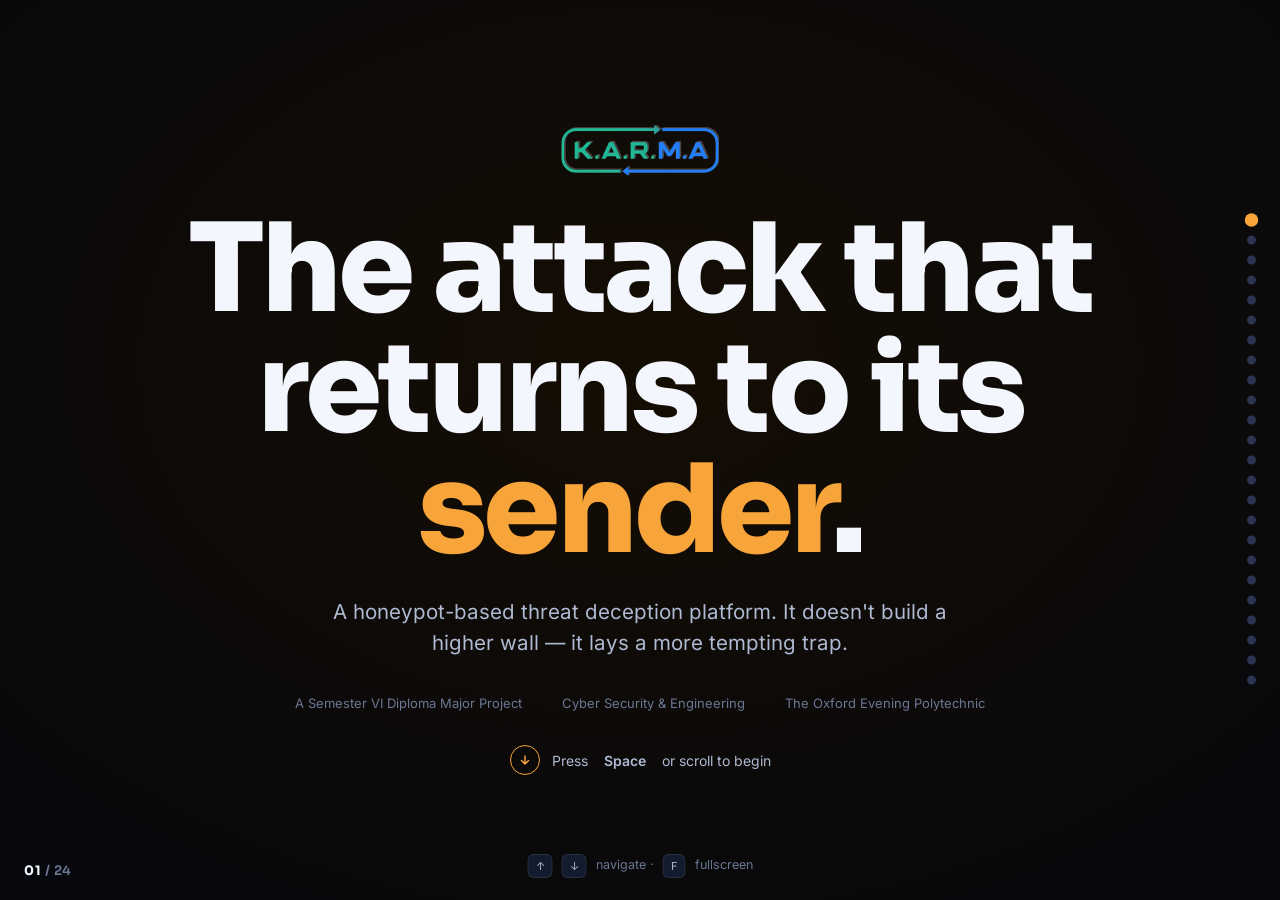
==== presentation/index.html @ b93648a3 "v1.3" ====
<!doctype html>
<html lang="en">
<head>
<meta charset="utf-8">
<meta name="viewport" content="width=device-width,initial-scale=1">
<title>KARMA — Threat Deception Platform</title>
<link rel="icon" href="assets/logo_icon.ico">
<link rel="stylesheet" href="styles.css">
</head>
<body>
<canvas id="bg"></canvas>
<div class="progress" id="progress"></div>

<main class="deck" id="deck">

  <!-- 1 · COVER -->
  <section class="slide slide--reveal center" data-accent="amber">
    <div class="wrap">
      <div class="cover-mark r"><img src="assets/logo_main.png" alt="KARMA"></div>
      <h1 class="h-hero r">The attack that<br>returns to its <span class="amber">sender</span>.</h1>
      <p class="lead cover-sub r">A honeypot-based threat deception platform. It doesn't build a higher wall — it lays a more tempting trap.</p>
      <div class="cover-meta r small">
        <span>A Semester VI Diploma Major Project</span>
        <span>Cyber Security &amp; Engineering</span>
        <span>The Oxford Evening Polytechnic</span>
      </div>
      <div class="cue r"><span class="arr"><svg viewBox="0 0 24 24" fill="none" stroke="#f7a53b" stroke-width="2.5" stroke-linecap="round"><path d="M12 5v14M6 13l6 6 6-6"/></svg></span> Press <b>&nbsp;Space&nbsp;</b> or scroll to begin</div>
    </div>
  </section>

  <!-- 2 · PROBLEM INTRO -->
  <section class="slide slide--crisis" data-accent="red">
    <div class="wrap">
      <p class="kicker kicker--red r">The problem</p>
      <h2 class="h-xl r">Every wall we build,<br>someone already walked <span class="red">past</span>.</h2>
      <p class="lead r" style="margin-top:28px">In 2025 and 2026, some of the largest and best-defended organisations on earth were breached — not through the front gate, but through a stolen password, a trusted supplier, or a weakness nobody was watching.</p>
    </div>
  </section>

  <!-- 3 · BREACH WALL -->
  <section class="slide slide--dark" data-accent="red">
    <div class="wrap">
      <p class="kicker kicker--red r">Recent breaches · the headlines</p>
      <h2 class="h-lg r">This happened. To real companies. Recently.</h2>
      <div class="breach-grid">
        <div class="breach r"><div><div class="num">1,000,000,000+</div><div class="who">Salesforce customers</div><div class="what">Over a billion records stolen through two trusted vendors; Google, Cloudflare, Verizon &amp; others named.</div></div><div class="src">Scattered Lapsus$ Hunters · Oct 2025 · TechCrunch</div></div>
        <div class="breach r"><div><div class="num">33M</div><div class="who">Coupang</div><div class="what">Korea's largest retailer — ~33 million customers' data stolen over months before it was even detected.</div></div><div class="src">Detected Nov 2025 · TechCrunch</div></div>
        <div class="breach r"><div><div class="num">30M+</div><div class="who">Instructure · Canvas</div><div class="what">Student &amp; staff data stolen, login page defaced during finals.</div></div><div class="src">ShinyHunters · May 2026</div></div>
        <div class="breach r"><div><div class="num">£1.5B</div><div class="who">Jaguar Land Rover</div><div class="what">A breach halted car production for months — called the most economically damaging cyberattack in UK history.</div></div><div class="src">Sep 2025 · TechCrunch</div></div>
        <div class="breach r"><div><div class="num">6.5M</div><div class="who">Co-op · M&amp;S · Harrods</div><div class="what">UK retail hit in sequence; empty grocery shelves as core systems were knocked offline.</div></div><div class="src">Spring–Summer 2025</div></div>
        <div class="breach r"><div><div class="num">15M</div><div class="who">DentaQuest</div><div class="what">Health data of 15 million people stolen — the largest known healthcare breach of 2026.</div></div><div class="src">2026 · TechCrunch</div></div>
      </div>
    </div>
  </section>

  <!-- 4 · INDIA -->
  <section class="slide slide--dark" data-accent="amber">
    <div class="wrap">
      <p class="kicker r">It is not somewhere else · India, now</p>
      <h2 class="h-lg r">The same week, the same country, the same risk.</h2>
      <div class="facts">
        <div class="fact fact--red r"><div class="n">31M</div><div class="l">Star Health policyholders exposed — names, addresses, medical reports &amp; claims leaked. <span class="small">Oct 2024</span></div></div>
        <div class="fact fact--amber r"><div class="n">1.4 TB</div><div class="l">Data a ransomware group claimed from Tata Technologies after an attack on its IT systems. <span class="small">Feb 2025</span></div></div>
        <div class="fact fact--blue r"><div class="n">~30 lakh</div><div class="l">Cyber incidents handled by CERT-In across India in 2025 alone. <span class="small">VisionIAS, Jan 2026</span></div></div>
      </div>
    </div>
  </section>

  <!-- 5 · THE NUMBER -->
  <section class="slide slide--crisis center" data-accent="amber">
    <div class="wrap">
      <p class="kicker r">The number that should scare everyone</p>
      <div class="stat-hero r" data-count="241" data-suffix="">0</div>
      <div class="stat-sub r">days, on average, to even <span class="amber">identify and contain</span> a breach — the intruder is inside for most of a year.</div>
      <p class="small r" style="margin-top:26px">IBM Cost of a Data Breach Report 2025 · global average cost $4.44M · U.S. average $10.22M</p>
    </div>
  </section>

  <!-- 6 · WALLS FAIL -->
  <section class="slide slide--dark" data-accent="red">
    <div class="wrap">
      <p class="kicker kicker--red r">Why a firewall and antivirus are not enough</p>
      <h2 class="h-lg r">A wall stops what it knows.<br>It never sees who is already <span class="red">inside</span>.</h2>
      <div class="facts">
        <div class="fact fact--red r"><div class="n">22%</div><div class="l">of breaches start with stolen credentials — a valid login the firewall happily waves through.</div></div>
        <div class="fact fact--red r"><div class="n">44%</div><div class="l">of breaches now involve ransomware; the damage is done before anyone notices.</div></div>
        <div class="fact fact--red r"><div class="n">30%</div><div class="l">involve a third party — the attack arrives through someone you already trust.</div></div>
      </div>
      <p class="small r" style="margin-top:34px">Verizon 2025 Data Breach Investigations Report · 12,195 breaches analysed</p>
    </div>
  </section>

  <!-- 7 · WHY HONEYPOTS -->
  <section class="slide slide--amber" data-accent="amber">
    <div class="wrap">
      <p class="kicker r">The shift</p>
      <h2 class="h-xl r">Stop building higher walls.<br>Start laying <span class="amber">better traps</span>.</h2>
      <p class="lead r" style="margin-top:30px">A firewall is passive — it waits to be attacked. A <strong>honeypot</strong> is active: a decoy that looks more valuable than the real thing, so attackers reach for it first. The moment they touch it, you know. There is no false alarm — <strong>nobody has a reason to touch a decoy except an intruder.</strong></p>
    </div>
  </section>

  <!-- 8 · HOW HONEYPOTS WORK -->
  <section class="slide slide--dark" data-accent="amber">
    <div class="wrap">
      <p class="kicker r">How a honeypot works</p>
      <h2 class="h-md r">The attacker aims at the real server. The decoy pulls the attack into itself.</h2>
      <div class="how-stage r" id="howStage"></div>
      <div class="how-steps">
        <p class="r"><b>1 · Lure</b>Decoys that look like real servers, files and logins sit in the network, deliberately more tempting than production.</p>
        <p class="r"><b>2 · Trap</b>The first thing an attacker touches is the decoy. Every keystroke is logged; the real systems are never reached.</p>
        <p class="r"><b>3 · Contain</b>The attacker is profiled, scored against MITRE ATT&amp;CK, and quarantined — while you get alerted.</p>
      </div>
    </div>
  </section>

  <!-- 9 · REVEAL -->
  <section class="slide slide--reveal center" data-accent="amber">
    <div class="wrap">
      <p class="kicker r">Before it is too late</p>
      <h1 class="h-hero r">KARMA</h1>
      <p class="lead r center" style="margin-top:24px;text-align:center">A single-host honeypot &amp; threat-deception platform that turns your own network into the trap.</p>
    </div>
  </section>

  <!-- 10 · WHAT IS KARMA -->
  <section class="slide slide--panel" data-accent="amber">
    <div class="wrap">
      <p class="kicker r">What the name means</p>
      <h2 class="h-xl r"><span class="amber">K</span>anaka · <span class="amber">A</span>bhijeet · <span class="amber">R</span>aghunandan<br><span class="amber">M</span>onitoring &amp; <span class="amber">A</span>ctive Cyber Deception</h2>
      <p class="lead r" style="margin-top:28px">In security, <strong>karma</strong> means an adversary's own attack probes return straight back to trap, profile and isolate them — automatically.</p>
    </div>
  </section>

  <!-- 11 · FEATURE: LIVE ATTACK MAP (video) -->
  <section class="slide slide--dark" data-accent="red">
    <div class="wrap">
      <p class="kicker kicker--red r">The headline feature · live, on screen</p>
      <h2 class="h-lg r">Watch the attack get <span class="amber">pulled off course</span>.</h2>
      <div class="frame r" style="margin-top:34px">
        <div class="bar"><i></i><i></i><i></i><span>karma-honeypot.com / live-attack-map</span></div>
        <video id="mapVideo" src="assets/video/attack-map.mp4" muted loop playsinline preload="auto"></video>
      </div>
      <p class="small r" style="margin-top:16px">Real recording. Each attack starts aimed at the production server, then the honeypot's pull bends it into the trap. The production server is never touched.</p>
    </div>
  </section>

  <!-- 12 · FEATURE: DASHBOARD -->
  <section class="slide slide--panel" data-accent="blue">
    <div class="wrap">
      <div class="split">
        <div class="copy">
          <p class="kicker kicker--blue r">The command centre</p>
          <h2 class="h-md r">One dashboard. Every attack, as it lands.</h2>
          <div class="feat-list">
            <div class="row r"><span class="dot"></span><div><h4>Live event counters</h4><p>Threat, audit and endpoint events update the moment a probe hits a decoy.</p></div></div>
            <div class="row r"><span class="dot"></span><div><h4>Real-time trend &amp; breakdown charts</h4><p>Event volume per second, severity doughnut, and action-outcome bars — all live.</p></div></div>
            <div class="row r"><span class="dot"></span><div><h4>Contain vs Observe</h4><p>Flip one control between auto-blocking attackers and quietly watching them explore.</p></div></div>
          </div>
        </div>
        <div class="media r"><div class="frame"><div class="bar"><i></i><i></i><i></i><span>Dashboard · Summary</span></div><img src="assets/shots/summary.png" alt="KARMA dashboard summary"></div></div>
      </div>
    </div>
  </section>

  <!-- 13 · FEATURE: MITRE -->
  <section class="slide slide--dark" data-accent="amber">
    <div class="wrap">
      <div class="split split--rev">
        <div class="media r"><div class="frame"><div class="bar"><i></i><i></i><i></i><span>MITRE ATT&amp;CK</span></div><img src="assets/shots/mitre.png" alt="MITRE ATT&CK heatmap"></div></div>
        <div class="copy">
          <p class="kicker r">Spoken in the language of real defenders</p>
          <h2 class="h-md r">Every attack, mapped to MITRE ATT&amp;CK.</h2>
          <div class="feat-list">
            <div class="row r"><span class="dot"></span><div><h4>Automatic classification</h4><p>SSH brute-force → T1110, SQL injection → T1190, honeytoken use → T1078, and more.</p></div></div>
            <div class="row r"><span class="dot"></span><div><h4>A live heatmap</h4><p>Techniques light up as they're seen, with a running hit count per technique.</p></div></div>
            <div class="row r"><span class="dot"></span><div><h4>The global standard</h4><p>The same framework professional SOC teams use — not invented terminology.</p></div></div>
          </div>
        </div>
      </div>
    </div>
  </section>

  <!-- 14 · FEATURE: HONEYTOKENS -->
  <section class="slide slide--panel" data-accent="amber">
    <div class="wrap">
      <div class="split">
        <div class="copy">
          <p class="kicker r">Bait that bites back</p>
          <h2 class="h-md r">Fake keys &amp; credentials that betray the thief.</h2>
          <div class="feat-list">
            <div class="row r"><span class="dot"></span><div><h4>Planted secrets</h4><p>A decoy AWS key, a fake admin URL, staging credentials — left where an attacker will find them.</p></div></div>
            <div class="row r"><span class="dot"></span><div><h4>Detected on use</h4><p>The instant a stolen token is used, KARMA knows it was taken from a decoy — a zero-false-positive alarm.</p></div></div>
            <div class="row r"><span class="dot"></span><div><h4>Your own tokens</h4><p>Generate and manage custom honeytokens from the vault at any time.</p></div></div>
          </div>
        </div>
        <div class="media r"><div class="frame"><div class="bar"><i></i><i></i><i></i><span>Honeytoken Vault</span></div><img src="assets/shots/honeytokens.png" alt="Honeytoken vault"></div></div>
      </div>
    </div>
  </section>

  <!-- 15 · FEATURE: DECOYS -->
  <section class="slide slide--dark" data-accent="green">
    <div class="wrap">
      <div class="split split--rev">
        <div class="media r"><div class="frame"><div class="bar"><i></i><i></i><i></i><span>Honeypot &amp; Decoy Control</span></div><img src="assets/shots/decoys.png" alt="Decoy control"></div></div>
        <div class="copy">
          <p class="kicker kicker--green r">The traps themselves</p>
          <h2 class="h-md r">Five decoy services. All fake. All convincing.</h2>
          <div class="feat-list">
            <div class="row r"><span class="dot"></span><div><h4>SSH, Web, FTP, Telnet, RDP</h4><p>Each pretends to be real; commands are never executed on the host.</p></div></div>
            <div class="row r"><span class="dot"></span><div><h4>Toggle any trap live</h4><p>Disabled decoys unbind at the OS level, so scanners correctly see them as closed.</p></div></div>
            <div class="row r"><span class="dot"></span><div><h4>A fake file server</h4><p>Attackers can browse and download decoy company files over SSH &amp; FTP — every download is logged.</p></div></div>
          </div>
        </div>
      </div>
    </div>
  </section>

  <!-- 16 · FEATURE: AI COPILOT -->
  <section class="slide slide--panel" data-accent="blue">
    <div class="wrap">
      <div class="split">
        <div class="copy">
          <p class="kicker kicker--blue r">An analyst that never sleeps</p>
          <h2 class="h-md r">AI SOC copilot, grounded in your live telemetry.</h2>
          <div class="feat-list">
            <div class="row r"><span class="dot"></span><div><h4>Full context</h4><p>The copilot always has every logged attack, attacker and honeytoken hit in view.</p></div></div>
            <div class="row r"><span class="dot"></span><div><h4>Works offline too</h4><p>With no API key, an offline analyst still answers from live data — no internet required.</p></div></div>
            <div class="row r"><span class="dot"></span><div><h4>Forensic reports</h4><p>One click produces a rule-based incident report for any attacker IP.</p></div></div>
          </div>
        </div>
        <div class="media r"><div class="frame"><div class="bar"><i></i><i></i><i></i><span>AI SOC Copilot</span></div><img src="assets/shots/ai-copilot.png" alt="AI copilot"></div></div>
      </div>
    </div>
  </section>

  <!-- 17 · FEATURE: ALERTS + THREATS -->
  <section class="slide slide--dark" data-accent="amber">
    <div class="wrap">
      <div class="split split--rev">
        <div class="media r"><div class="frame"><div class="bar"><i></i><i></i><i></i><span>Phone &amp; E-mail Alerts</span></div><img src="assets/shots/alerts.png" alt="Alerts settings"></div></div>
        <div class="copy">
          <p class="kicker r">You find out first</p>
          <h2 class="h-md r">A real attack buzzes your phone.</h2>
          <div class="feat-list">
            <div class="row r"><span class="dot"></span><div><h4>Push &amp; e-mail</h4><p>Free phone push via ntfy and e-mail via Gmail — set up right inside the dashboard.</p></div></div>
            <div class="row r"><span class="dot"></span><div><h4>Smart, not spammy</h4><p>One alert when an attack starts; silence while it continues; a fresh alert only after it stops for an hour.</p></div></div>
            <div class="row r"><span class="dot"></span><div><h4>Adversary profiler</h4><p>Every attacker gets a forensic profile, risk score and one-click quarantine.</p></div></div>
          </div>
        </div>
      </div>
    </div>
  </section>

  <!-- 18 · FEATURE: TOOLKIT -->
  <section class="slide slide--panel" data-accent="green">
    <div class="wrap">
      <div class="split">
        <div class="copy">
          <p class="kicker kicker--green r">Bundled cyber toolkit</p>
          <h2 class="h-md r">A SOC desk, not just a honeypot.</h2>
          <div class="feat-list">
            <div class="row r"><span class="dot"></span><div><h4>AI phishing .EML analyzer</h4><p>Drop in a suspicious e-mail; KARMA scores it and flags the tells.</p></div></div>
            <div class="row r"><span class="dot"></span><div><h4>Password strength &amp; hasher</h4><p>Live strength meter plus SHA-256 / SHA-512 / MD5 hashing.</p></div></div>
            <div class="row r"><span class="dot"></span><div><h4>Document decoy lab</h4><p>Per-session tracked decoy documents that phone home when opened.</p></div></div>
          </div>
        </div>
        <div class="media r"><div class="frame"><div class="bar"><i></i><i></i><i></i><span>AI Phishing .EML Analyzer</span></div><img src="assets/shots/tool-phishing.png" alt="Phishing analyzer"></div></div>
      </div>
    </div>
  </section>

  <!-- 19 · ARCHITECTURE -->
  <section class="slide slide--dark" data-accent="blue">
    <div class="wrap">
      <p class="kicker kicker--blue r">Under the hood · how it fits together</p>
      <h2 class="h-md r">From a raw TCP probe to a push notification — one flow.</h2>
      <div class="how-stage r" id="archStage"></div>
    </div>
  </section>

  <!-- 20 · TECH: BACKEND -->
  <section class="slide slide--panel" data-accent="green">
    <div class="wrap">
      <p class="kicker kicker--green r">The technicalities · backend</p>
      <h2 class="h-md r">Python, built for real network traffic.</h2>
      <div class="tech-cols">
        <div class="tech-col r"><h3>API &amp; server</h3><div class="role">serve · route · stream</div>
          <ul><li><b>FastAPI</b> — authenticated dashboard &amp; REST API</li><li><b>Uvicorn</b> — ASGI server, loopback-only in dev</li><li><b>WebSockets</b> — live telemetry to the browser</li><li><b>Pydantic</b> — request validation at every boundary</li></ul></div>
        <div class="tech-col r"><h3>The honeypots</h3><div class="role">lure · trap · log</div>
          <ul><li><b>Paramiko</b> — a real SSH/SFTP server; commands never run on the host</li><li><b>Raw sockets</b> — FTP, Telnet &amp; RDP decoys with exclusive binds</li><li><b>Virtual shell</b> — a fake filesystem the attacker explores</li></ul></div>
        <div class="tech-col r"><h3>Data &amp; security</h3><div class="role">store · sign · defend</div>
          <ul><li><b>SQLite</b> — event store + CSV audit segments</li><li><b>cryptography · bcrypt · PyNaCl</b> — TLS certs, hashing, keys</li><li><b>pypdf</b> — per-session tracked decoy documents</li></ul></div>
      </div>
    </div>
  </section>

  <!-- 21 · TECH: FRONTEND + AI -->
  <section class="slide slide--dark" data-accent="amber">
    <div class="wrap">
      <p class="kicker r">The technicalities · frontend &amp; intelligence</p>
      <h2 class="h-md r">A production-grade console, no framework bloat.</h2>
      <div class="tech-cols">
        <div class="tech-col r"><h3>Interface</h3><div class="role">render · react · theme</div>
          <ul><li><b>Vanilla JS</b> — fast, dependency-light dashboard</li><li><b>Claymorphism UI</b> — custom design system, light &amp; dark</li><li><b>CSRF-guarded fetch</b> &amp; 8-hour sessions</li></ul></div>
        <div class="tech-col r"><h3>Visualisation</h3><div class="role">chart · map · animate</div>
          <ul><li><b>Chart.js</b> — live trend, doughnut &amp; bar charts</li><li><b>Leaflet</b> — attacker map on Esri satellite tiles</li><li><b>SVG + CSS</b> — the live attack-map animation</li></ul></div>
        <div class="tech-col r"><h3>Intelligence</h3><div class="role">score · classify · explain</div>
          <ul><li><b>DeepSeek</b> — the free-form AI SOC copilot</li><li><b>Offline analyst</b> — rule-based fallback, no internet</li><li><b>MITRE mapper</b> &amp; dynamic threat-scoring engine</li></ul></div>
      </div>
    </div>
  </section>

  <!-- 22 · BY THE NUMBERS -->
  <section class="slide slide--panel center" data-accent="amber">
    <div class="wrap">
      <p class="kicker r">KARMA, by the numbers</p>
      <div class="numbers">
        <div class="r"><div class="n" data-count="5">0</div><div class="l">decoy services — SSH, Web, FTP, Telnet, RDP</div></div>
        <div class="r"><div class="n" data-count="7">0</div><div class="l">MITRE ATT&amp;CK techniques auto-mapped</div></div>
        <div class="r"><div class="n" data-count="39">0</div><div class="l">automated regression tests, all passing</div></div>
        <div class="r"><div class="n" data-count="0" data-text="0">0</div><div class="l">attacks that ever reach the real server</div></div>
      </div>
    </div>
  </section>

  <!-- 23 · THANK YOU -->
  <section class="slide slide--reveal center" data-accent="amber">
    <div class="wrap">
      <div class="cover-mark r" style="justify-content:center"><img src="assets/logo_main.png" alt="KARMA"></div>
      <h1 class="h-xl r">Thank you.</h1>
      <div class="team-line r">
        <b>Abhijeet Kumar</b> · Core Architect &amp; Lead Developer<br>
        <b>Kanaka C</b> · Security Analyst &amp; Frontend<br>
        <b>Raghunandan T V</b> · Backend<br>
        <b>Sanjay Kashyap</b> · Team<br>
        <span class="small" style="display:block;margin-top:18px">Guided by Mr. Subhash J R · The Oxford Evening Polytechnic</span>
      </div>
    </div>
  </section>

  <!-- 24 · Q&A -->
  <section class="slide slide--crisis center" data-accent="amber">
    <div class="wrap">
      <h1 class="qna-big r">Q&amp;A</h1>
      <p class="lead r center" style="margin-top:20px;text-align:center">Ask us anything — the honeypot is still running.</p>
    </div>
  </section>

</main>

<nav class="dots" id="dots" aria-label="Slides"></nav>
<div class="counter" id="counter"><b>01</b> / 24</div>
<div class="hint" id="hint"><kbd>↑</kbd><kbd>↓</kbd> navigate · <kbd>F</kbd> fullscreen</div>

<script src="vendor/gsap.min.js"></script>
<script src="vendor/ScrollTrigger.min.js"></script>
<script src="vendor/three.min.js"></script>
<script src="app.js"></script>
</body>
</html>
---- presentation/styles.css ----
/* ============================================================
   KARMA — exam presentation deck
   Dark field · amber honeypot accent · Sora display / Inter text
   ============================================================ */
@font-face{font-family:Sora;src:url(vendor/fonts/sora-latin-400-normal.woff2) format('woff2');font-weight:400;font-display:swap}
@font-face{font-family:Sora;src:url(vendor/fonts/sora-latin-600-normal.woff2) format('woff2');font-weight:600;font-display:swap}
@font-face{font-family:Sora;src:url(vendor/fonts/sora-latin-700-normal.woff2) format('woff2');font-weight:700;font-display:swap}
@font-face{font-family:Sora;src:url(vendor/fonts/sora-latin-800-normal.woff2) format('woff2');font-weight:800;font-display:swap}
@font-face{font-family:Inter;src:url(vendor/fonts/inter-latin-400-normal.woff2) format('woff2');font-weight:400;font-display:swap}
@font-face{font-family:Inter;src:url(vendor/fonts/inter-latin-500-normal.woff2) format('woff2');font-weight:500;font-display:swap}
@font-face{font-family:Inter;src:url(vendor/fonts/inter-latin-600-normal.woff2) format('woff2');font-weight:600;font-display:swap}

:root{
  --ground:#05070e; --ground-2:#0a0e1a; --panel:#0e1424; --panel-2:#131b2e;
  --ink:#f3f6fd; --ink-2:#aeb9d2; --ink-3:#6b7794;
  --amber:#f7a53b; --amber-soft:#fbbf24; --red:#f4524b; --green:#2fd27a; --blue:#4ea2ff;
  --edge:rgba(255,255,255,.09);
  --display:Sora,system-ui,-apple-system,"Segoe UI",sans-serif;
  --text:Inter,system-ui,-apple-system,"Segoe UI",sans-serif;
  --gut:clamp(22px,5vw,96px);
  --maxw:1280px;
}
*{box-sizing:border-box;margin:0}
html{scroll-behavior:smooth}
body{
  font-family:var(--text);color:var(--ink);background:var(--ground);
  -webkit-font-smoothing:antialiased;overflow-x:hidden;line-height:1.5;
}
img{max-width:100%;display:block}
h1,h2,h3{font-family:var(--display);font-weight:800;line-height:.98;letter-spacing:-.03em}
::selection{background:var(--amber);color:#1a1205}

/* three.js field behind everything */
#bg{position:fixed;inset:0;z-index:0;pointer-events:none}

/* scroll-snap deck */
.deck{position:relative;z-index:1;scroll-snap-type:y mandatory;height:100vh;overflow-y:scroll;scrollbar-width:none}
.deck::-webkit-scrollbar{display:none}
.slide{
  min-height:100vh;scroll-snap-align:start;scroll-snap-stop:always;
  position:relative;display:flex;flex-direction:column;justify-content:center;
  padding:clamp(60px,9vh,120px) var(--gut);overflow:hidden;
}
.wrap{width:100%;max-width:var(--maxw);margin:0 auto}

/* field colours per chapter */
.slide--dark{background:var(--ground)}
.slide--panel{background:var(--ground-2)}
.slide--crisis{background:#0b0607}
.slide--amber{background:#0c0a06}
.slide--reveal{background:radial-gradient(120% 120% at 50% 40%,#140d03 0%,#05070e 70%)}

/* type scale */
.kicker{font-family:var(--text);font-weight:600;font-size:clamp(13px,1.1vw,16px);color:var(--amber);margin-bottom:22px}
.kicker--red{color:var(--red)} .kicker--green{color:var(--green)} .kicker--blue{color:var(--blue)}
.h-hero{font-size:clamp(50px,9.6vw,150px)}
.h-xl{font-size:clamp(40px,7.6vw,104px)}
.h-lg{font-size:clamp(32px,5vw,68px)}
.h-md{font-size:clamp(26px,3.4vw,46px);letter-spacing:-.02em}
.lead{font-size:clamp(18px,1.9vw,27px);color:var(--ink-2);max-width:62ch;line-height:1.5;font-weight:400}
.lead strong{color:var(--ink);font-weight:600}
.small{font-size:clamp(13px,1vw,15.5px);color:var(--ink-3)}
.amber{color:var(--amber)} .red{color:var(--red)} .green{color:var(--green)} .blue{color:var(--blue)}

/* reveal animation base (JS adds .in) */
.r{opacity:0;transform:translateY(30px);transition:opacity .7s cubic-bezier(.2,.7,.2,1),transform .7s cubic-bezier(.2,.7,.2,1)}
.slide.active .r.in{opacity:1;transform:none}

/* cover */
.cover-mark{display:flex;align-items:center;gap:16px;margin-bottom:34px}
.cover-mark img{height:clamp(40px,4vw,58px);width:auto}
.cover-sub{margin-top:26px;max-width:52ch;font-size:clamp(17px,1.6vw,23px)}
.cover-meta{margin-top:clamp(28px,4vh,50px);display:flex;flex-wrap:wrap;gap:12px 40px;align-items:baseline}
.cover-meta b{font-family:var(--display);font-weight:600;color:var(--ink)}
.outline{font-family:var(--display);-webkit-text-stroke:1.4px var(--ink-3);color:transparent}

/* breach grid */
.breach-grid{display:grid;grid-template-columns:repeat(12,1fr);gap:16px;margin-top:clamp(28px,4vh,52px)}
.breach{background:var(--panel);border-radius:18px;padding:26px 26px 22px;display:flex;flex-direction:column;justify-content:space-between;min-height:168px;grid-column:span 4}
.breach:nth-child(1){grid-column:span 5} .breach:nth-child(2){grid-column:span 4} .breach:nth-child(3){grid-column:span 3}
.breach:nth-child(4){grid-column:span 4} .breach:nth-child(5){grid-column:span 4} .breach:nth-child(6){grid-column:span 4}
.breach .num{font-family:var(--display);font-weight:800;font-size:clamp(30px,3.4vw,52px);color:var(--amber);line-height:1}
.breach .who{font-family:var(--display);font-weight:700;font-size:clamp(17px,1.5vw,22px);margin:4px 0 7px}
.breach .what{color:var(--ink-2);font-size:14.5px;line-height:1.45}
.breach .src{color:var(--ink-3);font-size:12px;margin-top:12px}

/* huge single statistic */
.stat-hero{font-family:var(--display);font-weight:800;font-size:clamp(120px,26vw,420px);line-height:.82;letter-spacing:-.04em;color:var(--amber)}
.stat-sub{font-size:clamp(20px,2.4vw,34px);color:var(--ink);max-width:40ch;margin-top:18px;font-family:var(--display);font-weight:600;letter-spacing:-.02em;line-height:1.1}

/* three-up facts */
.facts{display:grid;grid-template-columns:repeat(3,1fr);gap:clamp(20px,3vw,56px);margin-top:clamp(30px,5vh,64px)}
.fact .n{font-family:var(--display);font-weight:800;font-size:clamp(44px,5.4vw,84px);line-height:.9;color:var(--ink)}
.fact .l{color:var(--ink-2);margin-top:14px;font-size:clamp(14px,1.1vw,17px);max-width:26ch}
.fact--red .n{color:var(--red)} .fact--amber .n{color:var(--amber)} .fact--blue .n{color:var(--blue)}

/* two column split */
.split{display:grid;grid-template-columns:1.05fr .95fr;gap:clamp(30px,5vw,80px);align-items:center}
.split--rev{grid-template-columns:.95fr 1.05fr}
.split .media{position:relative}

/* device frame for screenshots */
.frame{border-radius:16px;overflow:hidden;background:#0a0e18;box-shadow:0 40px 90px -40px rgba(0,0,0,.9);border:1px solid var(--edge)}
.frame .bar{display:flex;align-items:center;gap:7px;padding:11px 15px;background:#0b1120;border-bottom:1px solid var(--edge)}
.frame .bar i{width:11px;height:11px;border-radius:50%;background:#2b3652}
.frame .bar i:first-child{background:#f4524b} .frame .bar i:nth-child(2){background:#f7a53b} .frame .bar i:nth-child(3){background:#2fd27a}
.frame .bar span{margin-left:10px;color:var(--ink-3);font-size:12px}
.frame img,.frame video{width:100%;display:block}

/* feature meta list */
.feat-list{margin-top:26px;display:flex;flex-direction:column;gap:18px}
.feat-list .row{display:flex;gap:16px;align-items:flex-start}
.feat-list .dot{flex:none;width:11px;height:11px;border-radius:3px;background:var(--amber);margin-top:7px}
.feat-list h4{font-family:var(--display);font-weight:600;font-size:clamp(17px,1.4vw,20px);margin-bottom:3px}
.feat-list p{color:var(--ink-2);font-size:14.5px;line-height:1.45;max-width:46ch}

/* tech columns */
.tech-cols{display:grid;grid-template-columns:repeat(3,1fr);gap:clamp(18px,2.2vw,30px);margin-top:clamp(30px,4vh,52px)}
.tech-col{background:var(--panel);border-radius:18px;padding:30px 28px}
.tech-col h3{font-size:clamp(20px,1.8vw,26px);margin-bottom:6px}
.tech-col .role{color:var(--amber);font-size:13px;font-weight:600;margin-bottom:18px;font-family:var(--text)}
.tech-col ul{list-style:none;padding:0;display:flex;flex-direction:column;gap:12px}
.tech-col li{font-size:14.5px;color:var(--ink-2);line-height:1.4}
.tech-col li b{color:var(--ink);font-weight:600;font-family:var(--display)}

/* how-honeypot svg stage */
.how-stage{margin-top:clamp(24px,4vh,44px);width:100%}
.how-stage svg{width:100%;height:auto}
.how-steps{display:grid;grid-template-columns:repeat(3,1fr);gap:26px;margin-top:30px}
.how-steps p{color:var(--ink-2);font-size:15px;line-height:1.5}
.how-steps b{display:block;color:var(--ink);font-family:var(--display);font-weight:600;font-size:17px;margin-bottom:4px}

/* numbers strip */
.numbers{display:grid;grid-template-columns:repeat(4,1fr);gap:clamp(18px,2.4vw,40px);margin-top:clamp(30px,5vh,60px)}
.numbers .n{font-family:var(--display);font-weight:800;font-size:clamp(40px,5vw,78px);color:var(--amber);line-height:.9}
.numbers .l{color:var(--ink-2);margin-top:12px;font-size:15px}

/* thank you / qna */
.center{align-items:center;text-align:center}
.center .wrap{display:flex;flex-direction:column;align-items:center}
.team-line{margin-top:40px;color:var(--ink-2);font-size:clamp(15px,1.3vw,19px);line-height:1.9}
.team-line b{color:var(--ink);font-family:var(--display);font-weight:600}
.qna-big{font-family:var(--display);font-weight:800;font-size:clamp(90px,19vw,300px);line-height:.85;letter-spacing:-.04em}

/* chrome: progress + dots + hint */
.progress{position:fixed;top:0;left:0;height:3px;background:var(--amber);width:0;z-index:40;transition:width .3s ease}
.dots{position:fixed;right:24px;top:50%;transform:translateY(-50%);z-index:40;display:flex;flex-direction:column;gap:11px}
.dots button{width:9px;height:9px;border-radius:50%;border:0;background:#2a3451;cursor:pointer;padding:0;transition:transform .25s,background .25s}
.dots button.on{background:var(--amber);transform:scale(1.5)}
.hint{position:fixed;left:50%;bottom:22px;transform:translateX(-50%);z-index:40;color:var(--ink-3);font-size:12.5px;display:flex;gap:9px;align-items:center;transition:opacity .5s}
.hint kbd{font-family:var(--text);font-size:11px;background:var(--panel-2);border:1px solid var(--edge);border-radius:6px;padding:3px 7px;color:var(--ink-2)}
.counter{position:fixed;left:24px;bottom:20px;z-index:40;font-family:var(--display);font-weight:600;color:var(--ink-3);font-size:13px;letter-spacing:.04em}
.counter b{color:var(--ink)}

/* scroll cue on cover */
.cue{margin-top:clamp(24px,3.5vh,44px);display:inline-flex;align-items:center;gap:12px;color:var(--ink-2);font-size:14px}
.cue .arr{width:30px;height:30px;border-radius:50%;border:1.5px solid var(--amber);display:grid;place-items:center;animation:bob 1.8s ease-in-out infinite}
.cue .arr svg{width:14px;height:14px}
@keyframes bob{50%{transform:translateY(5px)}}

@media (max-width:900px){
  .breach-grid,.facts,.tech-cols,.numbers,.how-steps{grid-template-columns:1fr !important}
  .breach,.breach:nth-child(n){grid-column:auto !important}
  .split,.split--rev{grid-template-columns:1fr}
  .dots{display:none}
}
@media (prefers-reduced-motion:reduce){
  .r{transition:none;opacity:1;transform:none}
  .cue .arr{animation:none}
  html{scroll-behavior:auto}
}
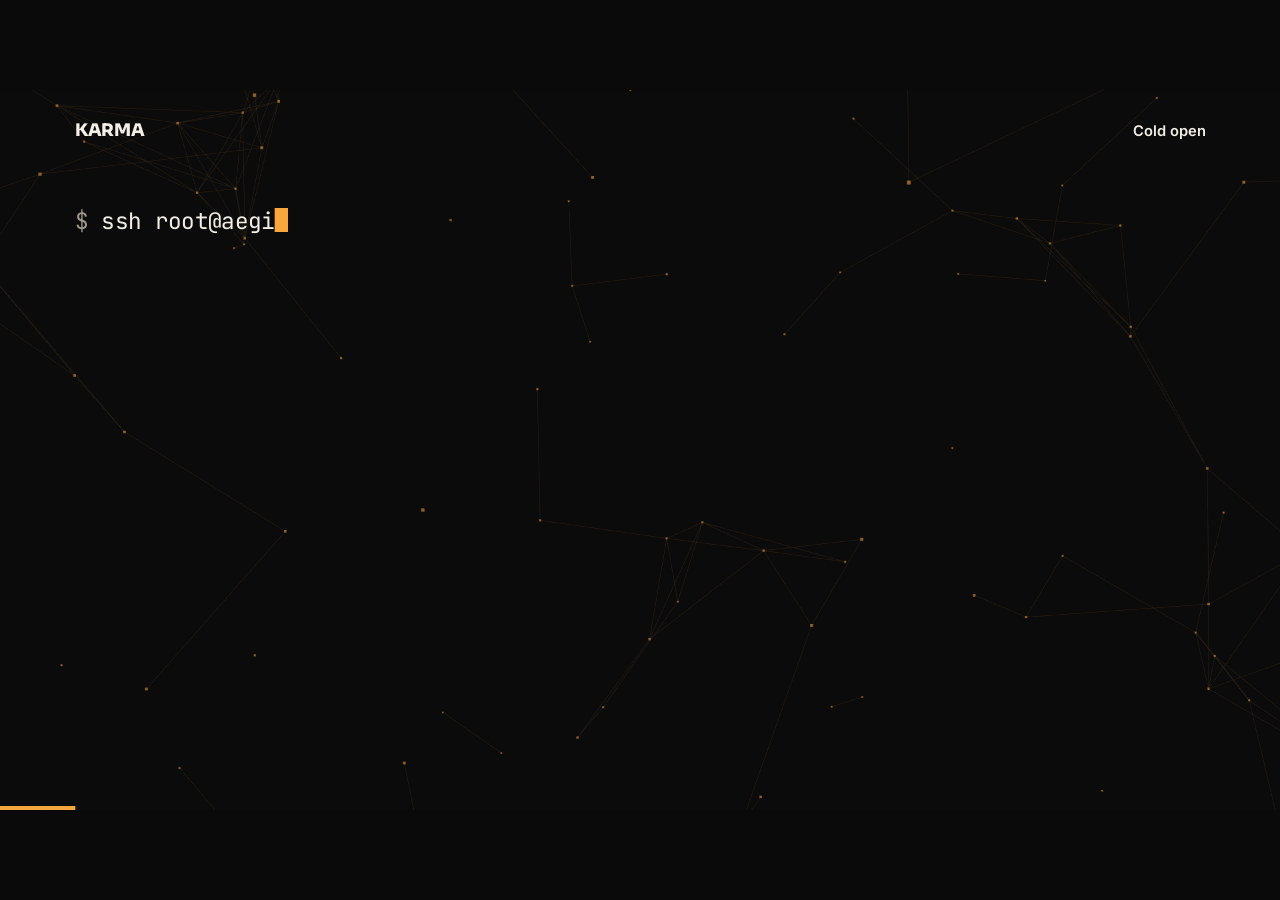
==== commit 71434487: "Update presentation" ====
--- a/presentation/index.html
+++ b/presentation/index.html
@@ -3,358 +3,332 @@
 <head>
 <meta charset="utf-8">
 <meta name="viewport" content="width=device-width,initial-scale=1">
-<title>KARMA — Threat Deception Platform</title>
+<title>KARMA — The attack returns</title>
 <link rel="icon" href="assets/logo_icon.ico">
 <link rel="stylesheet" href="styles.css">
 </head>
 <body>
-<canvas id="bg"></canvas>
-<div class="progress" id="progress"></div>
-
-<main class="deck" id="deck">
-
-  <!-- 1 · COVER -->
-  <section class="slide slide--reveal center" data-accent="amber">
-    <div class="wrap">
-      <div class="cover-mark r"><img src="assets/logo_main.png" alt="KARMA"></div>
-      <h1 class="h-hero r">The attack that<br>returns to its <span class="amber">sender</span>.</h1>
-      <p class="lead cover-sub r">A honeypot-based threat deception platform. It doesn't build a higher wall — it lays a more tempting trap.</p>
-      <div class="cover-meta r small">
-        <span>A Semester VI Diploma Major Project</span>
-        <span>Cyber Security &amp; Engineering</span>
-        <span>The Oxford Evening Polytechnic</span>
-      </div>
-      <div class="cue r"><span class="arr"><svg viewBox="0 0 24 24" fill="none" stroke="#f7a53b" stroke-width="2.5" stroke-linecap="round"><path d="M12 5v14M6 13l6 6 6-6"/></svg></span> Press <b>&nbsp;Space&nbsp;</b> or scroll to begin</div>
-    </div>
-  </section>
-
-  <!-- 2 · PROBLEM INTRO -->
-  <section class="slide slide--crisis" data-accent="red">
-    <div class="wrap">
-      <p class="kicker kicker--red r">The problem</p>
-      <h2 class="h-xl r">Every wall we build,<br>someone already walked <span class="red">past</span>.</h2>
-      <p class="lead r" style="margin-top:28px">In 2025 and 2026, some of the largest and best-defended organisations on earth were breached — not through the front gate, but through a stolen password, a trusted supplier, or a weakness nobody was watching.</p>
-    </div>
-  </section>
-
-  <!-- 3 · BREACH WALL -->
-  <section class="slide slide--dark" data-accent="red">
-    <div class="wrap">
-      <p class="kicker kicker--red r">Recent breaches · the headlines</p>
-      <h2 class="h-lg r">This happened. To real companies. Recently.</h2>
-      <div class="breach-grid">
-        <div class="breach r"><div><div class="num">1,000,000,000+</div><div class="who">Salesforce customers</div><div class="what">Over a billion records stolen through two trusted vendors; Google, Cloudflare, Verizon &amp; others named.</div></div><div class="src">Scattered Lapsus$ Hunters · Oct 2025 · TechCrunch</div></div>
-        <div class="breach r"><div><div class="num">33M</div><div class="who">Coupang</div><div class="what">Korea's largest retailer — ~33 million customers' data stolen over months before it was even detected.</div></div><div class="src">Detected Nov 2025 · TechCrunch</div></div>
-        <div class="breach r"><div><div class="num">30M+</div><div class="who">Instructure · Canvas</div><div class="what">Student &amp; staff data stolen, login page defaced during finals.</div></div><div class="src">ShinyHunters · May 2026</div></div>
-        <div class="breach r"><div><div class="num">£1.5B</div><div class="who">Jaguar Land Rover</div><div class="what">A breach halted car production for months — called the most economically damaging cyberattack in UK history.</div></div><div class="src">Sep 2025 · TechCrunch</div></div>
-        <div class="breach r"><div><div class="num">6.5M</div><div class="who">Co-op · M&amp;S · Harrods</div><div class="what">UK retail hit in sequence; empty grocery shelves as core systems were knocked offline.</div></div><div class="src">Spring–Summer 2025</div></div>
-        <div class="breach r"><div><div class="num">15M</div><div class="who">DentaQuest</div><div class="what">Health data of 15 million people stolen — the largest known healthcare breach of 2026.</div></div><div class="src">2026 · TechCrunch</div></div>
+<div class="stage" id="stage">
+  <canvas id="net" aria-hidden="true"></canvas>
+
+  <header class="chrome" id="chrome">
+    <span class="wordmark">KARMA</span>
+    <span class="chapter" id="chapter">Cold open</span>
+  </header>
+
+  <main id="deck">
+
+  <!-- 1 · COLD OPEN -->
+  <section class="slide f-dark" data-chapter="Cold open" data-id="cold">
+    <pre class="term" id="term" aria-label="An attacker logs in over SSH and runs whoami and cat /etc/passwd"></pre>
+    <div class="cold-copy">
+      <h2 class="mega split">Someone just broke in.</h2>
+      <p class="lede in">Not into our server. Into our trap.</p>
+    </div>
+  </section>
+
+  <!-- 2 · COVER -->
+  <section class="slide f-split" data-chapter="Threat deception platform" data-id="cover">
+    <div class="cover-head" aria-hidden="true">
+      <div class="ch ch-top"><span>The attack <span class="slot"><video muted loop playsinline preload="auto" poster="assets/video/attack-map.jpg"><source src="assets/video/attack-map.webm" type="video/webm"><source src="assets/video/attack-map.mp4" type="video/mp4"></video></span></span><span>returns.</span></div>
+      <div class="ch ch-bot"><span>The attack <span class="slot slot-ghost"></span></span><span>returns.</span></div>
+    </div>
+    <h1 class="sr">The attack returns: KARMA, a honeypot threat-deception platform</h1>
+    <div class="cover-foot">
+      <p class="cover-sub in">KARMA is a honeypot platform. It lures attackers into fake servers, reads every move they make, and locks them out.</p>
+      <p class="cover-meta in">Semester VI Diploma Major Project · Cyber Security &amp; Engineering · The Oxford Evening Polytechnic</p>
+    </div>
+  </section>
+
+  <!-- 3 · WORLD BREACHES -->
+  <section class="slide f-dark" data-chapter="The problem" data-id="world" data-steps="4">
+    <div class="names-col">
+      <h2 class="names split-off">
+        <span class="lead-in">Breached since 2024:</span>
+        <span class="nm" data-i="0">Salesforce,</span>
+        <span class="nm" data-i="1">Coupang,</span>
+        <span class="nm" data-i="2">Co-op,</span>
+        <span class="nm" data-i="3">Jaguar Land Rover,</span>
+        <span class="nm" data-i="4">Canvas.</span>
+      </h2>
+      <p class="note in">Real headlines. Press <b>→</b> to walk through them.</p>
+    </div>
+    <div class="evidence">
+      <div class="pile">
+        <img class="clip" data-i="0" src="assets/news/salesforce.jpg" alt="TechCrunch headline: Hacking group claims theft of 1 billion records from Salesforce customer databases">
+        <img class="clip" data-i="1" src="assets/news/coupang.jpg" alt="TechCrunch headline: Korea's Coupang says data breach exposed nearly 34M customers' personal information">
+        <img class="clip" data-i="2" src="assets/news/coop.jpg" alt="TechCrunch headline: UK retail giant Co-op confirms hackers stole all 6.5 million customer records">
+        <img class="clip" data-i="3" src="assets/news/jlr.jpg" alt="City AM headline: £1.9bn price tag makes JLR Britain's most expensive cyber attack">
+        <img class="clip" data-i="4" src="assets/news/canvas.jpg" alt="KrebsOnSecurity headline: Canvas Breach Disrupts Schools and Colleges Nationwide">
+      </div>
+      <div class="figure">
+        <div class="big" id="worldNum">1 billion</div>
+        <div class="cap" id="worldCap">records claimed stolen from Salesforce customers' databases</div>
+        <div class="src" id="worldSrc">TechCrunch · 3 October 2025</div>
       </div>
     </div>
   </section>
 
   <!-- 4 · INDIA -->
-  <section class="slide slide--dark" data-accent="amber">
-    <div class="wrap">
-      <p class="kicker r">It is not somewhere else · India, now</p>
-      <h2 class="h-lg r">The same week, the same country, the same risk.</h2>
-      <div class="facts">
-        <div class="fact fact--red r"><div class="n">31M</div><div class="l">Star Health policyholders exposed — names, addresses, medical reports &amp; claims leaked. <span class="small">Oct 2024</span></div></div>
-        <div class="fact fact--amber r"><div class="n">1.4 TB</div><div class="l">Data a ransomware group claimed from Tata Technologies after an attack on its IT systems. <span class="small">Feb 2025</span></div></div>
-        <div class="fact fact--blue r"><div class="n">~30 lakh</div><div class="l">Cyber incidents handled by CERT-In across India in 2025 alone. <span class="small">VisionIAS, Jan 2026</span></div></div>
-      </div>
-    </div>
-  </section>
-
-  <!-- 5 · THE NUMBER -->
-  <section class="slide slide--crisis center" data-accent="amber">
-    <div class="wrap">
-      <p class="kicker r">The number that should scare everyone</p>
-      <div class="stat-hero r" data-count="241" data-suffix="">0</div>
-      <div class="stat-sub r">days, on average, to even <span class="amber">identify and contain</span> a breach — the intruder is inside for most of a year.</div>
-      <p class="small r" style="margin-top:26px">IBM Cost of a Data Breach Report 2025 · global average cost $4.44M · U.S. average $10.22M</p>
-    </div>
+  <section class="slide f-dark" data-chapter="The problem" data-id="india" data-steps="2">
+    <div class="names-col">
+      <h2 class="names split-off">
+        <span class="lead-in">And here in India:</span>
+        <span class="nm" data-i="0">Star Health,</span>
+        <span class="nm" data-i="1">Tata Technologies,</span>
+        <span class="nm" data-i="2">and 29 lakh more.</span>
+      </h2>
+      <p class="note in">It is not somewhere else. It is the same week, the same country.</p>
+    </div>
+    <div class="evidence">
+      <div class="pile">
+        <img class="clip" data-i="0" src="assets/news/starhealth.jpg" alt="TechCrunch headline: India's Star Health confirms data breach after cybercriminals post customers' health data online">
+        <img class="clip" data-i="1" src="assets/news/tata.jpg" alt="BleepingComputer headline: Hunters International ransomware claims attack on Tata Technologies">
+        <img class="clip" data-i="2" src="assets/news/certin.jpg" alt="Morung Express headline: CERT-In handled over 29.44 lakh cyber incidents in 2025">
+      </div>
+      <div class="figure">
+        <div class="big" id="indiaNum">31 million</div>
+        <div class="cap" id="indiaCap">policyholders' names, addresses and medical reports posted online</div>
+        <div class="src" id="indiaSrc">TechCrunch · 9 October 2024</div>
+      </div>
+    </div>
+  </section>
+
+  <!-- 5 · 241 DAYS -->
+  <section class="slide f-dark" data-chapter="The problem" data-id="days">
+    <div class="days-copy">
+      <h2 class="h2 split">241 days inside before anyone notices.</h2>
+      <p class="lede in">That is the average time to identify and contain a breach. Each square is one day the intruder walks around unseen.</p>
+      <p class="src in">IBM Cost of a Data Breach Report 2025 · average cost of a breach: $4.44 million</p>
+    </div>
+    <div class="days-grid" id="daysGrid" aria-hidden="true"></div>
+    <div class="days-count"><span id="daysNum">0</span><span class="days-unit">days</span></div>
   </section>
 
   <!-- 6 · WALLS FAIL -->
-  <section class="slide slide--dark" data-accent="red">
-    <div class="wrap">
-      <p class="kicker kicker--red r">Why a firewall and antivirus are not enough</p>
-      <h2 class="h-lg r">A wall stops what it knows.<br>It never sees who is already <span class="red">inside</span>.</h2>
-      <div class="facts">
-        <div class="fact fact--red r"><div class="n">22%</div><div class="l">of breaches start with stolen credentials — a valid login the firewall happily waves through.</div></div>
-        <div class="fact fact--red r"><div class="n">44%</div><div class="l">of breaches now involve ransomware; the damage is done before anyone notices.</div></div>
-        <div class="fact fact--red r"><div class="n">30%</div><div class="l">involve a third party — the attack arrives through someone you already trust.</div></div>
-      </div>
-      <p class="small r" style="margin-top:34px">Verizon 2025 Data Breach Investigations Report · 12,195 breaches analysed</p>
-    </div>
-  </section>
-
-  <!-- 7 · WHY HONEYPOTS -->
-  <section class="slide slide--amber" data-accent="amber">
-    <div class="wrap">
-      <p class="kicker r">The shift</p>
-      <h2 class="h-xl r">Stop building higher walls.<br>Start laying <span class="amber">better traps</span>.</h2>
-      <p class="lead r" style="margin-top:30px">A firewall is passive — it waits to be attacked. A <strong>honeypot</strong> is active: a decoy that looks more valuable than the real thing, so attackers reach for it first. The moment they touch it, you know. There is no false alarm — <strong>nobody has a reason to touch a decoy except an intruder.</strong></p>
-    </div>
-  </section>
-
-  <!-- 8 · HOW HONEYPOTS WORK -->
-  <section class="slide slide--dark" data-accent="amber">
-    <div class="wrap">
-      <p class="kicker r">How a honeypot works</p>
-      <h2 class="h-md r">The attacker aims at the real server. The decoy pulls the attack into itself.</h2>
-      <div class="how-stage r" id="howStage"></div>
-      <div class="how-steps">
-        <p class="r"><b>1 · Lure</b>Decoys that look like real servers, files and logins sit in the network, deliberately more tempting than production.</p>
-        <p class="r"><b>2 · Trap</b>The first thing an attacker touches is the decoy. Every keystroke is logged; the real systems are never reached.</p>
-        <p class="r"><b>3 · Contain</b>The attacker is profiled, scored against MITRE ATT&amp;CK, and quarantined — while you get alerted.</p>
+  <section class="slide f-paper" data-chapter="Why walls fail" data-id="walls">
+    <div class="ledger-head">
+      <h2 class="h2 split">Attackers bring keys.</h2>
+      <p class="lede in">A firewall checks the door. It blocks what it knows is bad. A stolen login, a trusted supplier or a ransomware loader looks good, so it walks straight in.</p>
+      <p class="src in">Verizon 2025 Data Breach Investigations Report · 12,195 confirmed breaches</p>
+    </div>
+    <div class="ledger">
+      <div class="row in"><span class="fig">22</span><span class="unit">%</span><span class="cap">start with <b>stolen credentials</b>: a valid password the firewall waves through.</span></div>
+      <div class="row in"><span class="fig">44</span><span class="unit">%</span><span class="cap">involve <b>ransomware</b>; the damage is done before anyone looks.</span></div>
+      <div class="row in"><span class="fig">30</span><span class="unit">%</span><span class="cap">come through a <b>third party</b> you already trust.</span></div>
+    </div>
+  </section>
+
+  <!-- 7 · THE SHIFT -->
+  <section class="slide f-amber" data-chapter="The shift" data-id="shift">
+    <h2 class="mega split">Stop building walls. | Lay traps.</h2>
+    <p class="lede shift-lede in">A <b>honeypot</b> is a decoy server that looks more valuable than the real one. Nobody has a reason to touch it, so anyone who does is an intruder.</p>
+    <div class="versus">
+      <div class="vs-col in"><h3>A firewall</h3><p>waits at the edge</p><p>blocks only what it already knows</p><p>thousands of alerts, most of them noise</p><p>sees nothing once they are inside</p></div>
+      <div class="vs-col vs-trap in"><h3>A honeypot</h3><p>invites the attacker in</p><p>treats any touch as an attack</p><p>zero false positives</p><p>records every move inside</p></div>
+    </div>
+  </section>
+
+  <!-- 8 · HOW IT WORKS (drag through the stages) -->
+  <section class="slide f-halves" data-chapter="How a honeypot works" data-id="how" data-steps="3">
+    <div class="how-left">
+      <div class="clauses">
+        <h2 class="clause on" data-i="0">Lure them in.</h2>
+        <h2 class="clause" data-i="1">Let them touch the fake.</h2>
+        <h2 class="clause" data-i="2">Read every move.</h2>
+        <h2 class="clause" data-i="3">Lock the door behind them.</h2>
+      </div>
+      <div class="explains">
+        <p class="explain on" data-i="0">KARMA runs fake services that look real: an Ubuntu SSH server, a company web portal, an FTP file share full of tempting files.</p>
+        <p class="explain" data-i="1">The attacker aims at production, but the first thing they reach is the decoy. The real server is never touched.</p>
+        <p class="explain" data-i="2">Every command is logged, mapped to a MITRE ATT&amp;CK technique and given a risk score from 0 to 100.</p>
+        <p class="explain" data-i="3">Cross a risk of 75 and KARMA quarantines the attacker. Every new attempt is refused and shown as BLOCKED.</p>
+      </div>
+    </div>
+    <div class="how-right">
+      <svg class="howsvg" id="howSvg" viewBox="0 0 900 780" role="img" aria-label="Diagram: an attacker aims at the real server, the path bends into the KARMA decoy, the attack is profiled and the attacker is blocked">
+        <g class="n-real">
+          <rect x="560" y="40" width="310" height="190" rx="14"/>
+          <text x="715" y="125" class="t-big">Real server</text>
+          <text x="715" y="172" class="t-small" id="realState">untouched</text>
+        </g>
+        <g class="n-decoy">
+          <rect class="decoy-glow" x="544" y="464" width="342" height="222" rx="22"/>
+          <rect x="560" y="480" width="310" height="190" rx="14"/>
+          <text x="715" y="565" class="t-big">KARMA decoy</text>
+          <text x="715" y="612" class="t-small">ubuntu · ssh 2222</text>
+        </g>
+        <g class="n-atk">
+          <rect x="30" y="280" width="260" height="170" rx="14"/>
+          <text x="160" y="358" class="t-big">Attacker</text>
+          <text x="160" y="404" class="t-small" id="atkState">scanning…</text>
+        </g>
+        <path class="p-aim" d="M290 340 C 420 290, 460 150, 560 135"/>
+        <path class="p-bend" id="pBend" d="M290 390 C 430 420, 450 570, 560 575"/>
+        <circle class="pkt" r="11" cx="290" cy="390"/>
+        <g id="howTag"><g transform="translate(300 690)">
+          <rect width="300" height="80" rx="10"/>
+          <text x="22" y="34" class="t-tag">T1059 · Execution</text>
+          <text x="22" y="64" class="t-tag2">risk 90 / 100</text>
+        </g></g>
+        <g id="howLock"><g transform="translate(115 490)">
+          <rect width="90" height="72" rx="10" y="38"/>
+          <path d="M20 40 v-14 a25 25 0 0 1 50 0 v14" />
+          <text x="45" y="160" class="t-blocked" text-anchor="middle">BLOCKED</text>
+        </g></g>
+      </svg>
+      <div class="stops">
+        <input type="range" min="0" max="3" step="1" value="0" id="howRange" aria-label="Stage">
+        <div class="stop-names"><span class="on">Lure</span><span>Trap</span><span>Profile</span><span>Contain</span></div>
       </div>
     </div>
   </section>
 
   <!-- 9 · REVEAL -->
-  <section class="slide slide--reveal center" data-accent="amber">
-    <div class="wrap">
-      <p class="kicker r">Before it is too late</p>
-      <h1 class="h-hero r">KARMA</h1>
-      <p class="lead r center" style="margin-top:24px;text-align:center">A single-host honeypot &amp; threat-deception platform that turns your own network into the trap.</p>
-    </div>
-  </section>
-
-  <!-- 10 · WHAT IS KARMA -->
-  <section class="slide slide--panel" data-accent="amber">
-    <div class="wrap">
-      <p class="kicker r">What the name means</p>
-      <h2 class="h-xl r"><span class="amber">K</span>anaka · <span class="amber">A</span>bhijeet · <span class="amber">R</span>aghunandan<br><span class="amber">M</span>onitoring &amp; <span class="amber">A</span>ctive Cyber Deception</h2>
-      <p class="lead r" style="margin-top:28px">In security, <strong>karma</strong> means an adversary's own attack probes return straight back to trap, profile and isolate them — automatically.</p>
-    </div>
-  </section>
-
-  <!-- 11 · FEATURE: LIVE ATTACK MAP (video) -->
-  <section class="slide slide--dark" data-accent="red">
-    <div class="wrap">
-      <p class="kicker kicker--red r">The headline feature · live, on screen</p>
-      <h2 class="h-lg r">Watch the attack get <span class="amber">pulled off course</span>.</h2>
-      <div class="frame r" style="margin-top:34px">
-        <div class="bar"><i></i><i></i><i></i><span>karma-honeypot.com / live-attack-map</span></div>
-        <video id="mapVideo" src="assets/video/attack-map.mp4" muted loop playsinline preload="auto"></video>
-      </div>
-      <p class="small r" style="margin-top:16px">Real recording. Each attack starts aimed at the production server, then the honeypot's pull bends it into the trap. The production server is never touched.</p>
-    </div>
-  </section>
-
-  <!-- 12 · FEATURE: DASHBOARD -->
-  <section class="slide slide--panel" data-accent="blue">
-    <div class="wrap">
-      <div class="split">
-        <div class="copy">
-          <p class="kicker kicker--blue r">The command centre</p>
-          <h2 class="h-md r">One dashboard. Every attack, as it lands.</h2>
-          <div class="feat-list">
-            <div class="row r"><span class="dot"></span><div><h4>Live event counters</h4><p>Threat, audit and endpoint events update the moment a probe hits a decoy.</p></div></div>
-            <div class="row r"><span class="dot"></span><div><h4>Real-time trend &amp; breakdown charts</h4><p>Event volume per second, severity doughnut, and action-outcome bars — all live.</p></div></div>
-            <div class="row r"><span class="dot"></span><div><h4>Contain vs Observe</h4><p>Flip one control between auto-blocking attackers and quietly watching them explore.</p></div></div>
-          </div>
-        </div>
-        <div class="media r"><div class="frame"><div class="bar"><i></i><i></i><i></i><span>Dashboard · Summary</span></div><img src="assets/shots/summary.png" alt="KARMA dashboard summary"></div></div>
-      </div>
-    </div>
-  </section>
-
-  <!-- 13 · FEATURE: MITRE -->
-  <section class="slide slide--dark" data-accent="amber">
-    <div class="wrap">
-      <div class="split split--rev">
-        <div class="media r"><div class="frame"><div class="bar"><i></i><i></i><i></i><span>MITRE ATT&amp;CK</span></div><img src="assets/shots/mitre.png" alt="MITRE ATT&CK heatmap"></div></div>
-        <div class="copy">
-          <p class="kicker r">Spoken in the language of real defenders</p>
-          <h2 class="h-md r">Every attack, mapped to MITRE ATT&amp;CK.</h2>
-          <div class="feat-list">
-            <div class="row r"><span class="dot"></span><div><h4>Automatic classification</h4><p>SSH brute-force → T1110, SQL injection → T1190, honeytoken use → T1078, and more.</p></div></div>
-            <div class="row r"><span class="dot"></span><div><h4>A live heatmap</h4><p>Techniques light up as they're seen, with a running hit count per technique.</p></div></div>
-            <div class="row r"><span class="dot"></span><div><h4>The global standard</h4><p>The same framework professional SOC teams use — not invented terminology.</p></div></div>
-          </div>
-        </div>
-      </div>
-    </div>
-  </section>
-
-  <!-- 14 · FEATURE: HONEYTOKENS -->
-  <section class="slide slide--panel" data-accent="amber">
-    <div class="wrap">
-      <div class="split">
-        <div class="copy">
-          <p class="kicker r">Bait that bites back</p>
-          <h2 class="h-md r">Fake keys &amp; credentials that betray the thief.</h2>
-          <div class="feat-list">
-            <div class="row r"><span class="dot"></span><div><h4>Planted secrets</h4><p>A decoy AWS key, a fake admin URL, staging credentials — left where an attacker will find them.</p></div></div>
-            <div class="row r"><span class="dot"></span><div><h4>Detected on use</h4><p>The instant a stolen token is used, KARMA knows it was taken from a decoy — a zero-false-positive alarm.</p></div></div>
-            <div class="row r"><span class="dot"></span><div><h4>Your own tokens</h4><p>Generate and manage custom honeytokens from the vault at any time.</p></div></div>
-          </div>
-        </div>
-        <div class="media r"><div class="frame"><div class="bar"><i></i><i></i><i></i><span>Honeytoken Vault</span></div><img src="assets/shots/honeytokens.png" alt="Honeytoken vault"></div></div>
-      </div>
-    </div>
-  </section>
-
-  <!-- 15 · FEATURE: DECOYS -->
-  <section class="slide slide--dark" data-accent="green">
-    <div class="wrap">
-      <div class="split split--rev">
-        <div class="media r"><div class="frame"><div class="bar"><i></i><i></i><i></i><span>Honeypot &amp; Decoy Control</span></div><img src="assets/shots/decoys.png" alt="Decoy control"></div></div>
-        <div class="copy">
-          <p class="kicker kicker--green r">The traps themselves</p>
-          <h2 class="h-md r">Five decoy services. All fake. All convincing.</h2>
-          <div class="feat-list">
-            <div class="row r"><span class="dot"></span><div><h4>SSH, Web, FTP, Telnet, RDP</h4><p>Each pretends to be real; commands are never executed on the host.</p></div></div>
-            <div class="row r"><span class="dot"></span><div><h4>Toggle any trap live</h4><p>Disabled decoys unbind at the OS level, so scanners correctly see them as closed.</p></div></div>
-            <div class="row r"><span class="dot"></span><div><h4>A fake file server</h4><p>Attackers can browse and download decoy company files over SSH &amp; FTP — every download is logged.</p></div></div>
-          </div>
-        </div>
-      </div>
-    </div>
-  </section>
-
-  <!-- 16 · FEATURE: AI COPILOT -->
-  <section class="slide slide--panel" data-accent="blue">
-    <div class="wrap">
-      <div class="split">
-        <div class="copy">
-          <p class="kicker kicker--blue r">An analyst that never sleeps</p>
-          <h2 class="h-md r">AI SOC copilot, grounded in your live telemetry.</h2>
-          <div class="feat-list">
-            <div class="row r"><span class="dot"></span><div><h4>Full context</h4><p>The copilot always has every logged attack, attacker and honeytoken hit in view.</p></div></div>
-            <div class="row r"><span class="dot"></span><div><h4>Works offline too</h4><p>With no API key, an offline analyst still answers from live data — no internet required.</p></div></div>
-            <div class="row r"><span class="dot"></span><div><h4>Forensic reports</h4><p>One click produces a rule-based incident report for any attacker IP.</p></div></div>
-          </div>
-        </div>
-        <div class="media r"><div class="frame"><div class="bar"><i></i><i></i><i></i><span>AI SOC Copilot</span></div><img src="assets/shots/ai-copilot.png" alt="AI copilot"></div></div>
-      </div>
-    </div>
-  </section>
-
-  <!-- 17 · FEATURE: ALERTS + THREATS -->
-  <section class="slide slide--dark" data-accent="amber">
-    <div class="wrap">
-      <div class="split split--rev">
-        <div class="media r"><div class="frame"><div class="bar"><i></i><i></i><i></i><span>Phone &amp; E-mail Alerts</span></div><img src="assets/shots/alerts.png" alt="Alerts settings"></div></div>
-        <div class="copy">
-          <p class="kicker r">You find out first</p>
-          <h2 class="h-md r">A real attack buzzes your phone.</h2>
-          <div class="feat-list">
-            <div class="row r"><span class="dot"></span><div><h4>Push &amp; e-mail</h4><p>Free phone push via ntfy and e-mail via Gmail — set up right inside the dashboard.</p></div></div>
-            <div class="row r"><span class="dot"></span><div><h4>Smart, not spammy</h4><p>One alert when an attack starts; silence while it continues; a fresh alert only after it stops for an hour.</p></div></div>
-            <div class="row r"><span class="dot"></span><div><h4>Adversary profiler</h4><p>Every attacker gets a forensic profile, risk score and one-click quarantine.</p></div></div>
-          </div>
-        </div>
-      </div>
-    </div>
-  </section>
-
-  <!-- 18 · FEATURE: TOOLKIT -->
-  <section class="slide slide--panel" data-accent="green">
-    <div class="wrap">
-      <div class="split">
-        <div class="copy">
-          <p class="kicker kicker--green r">Bundled cyber toolkit</p>
-          <h2 class="h-md r">A SOC desk, not just a honeypot.</h2>
-          <div class="feat-list">
-            <div class="row r"><span class="dot"></span><div><h4>AI phishing .EML analyzer</h4><p>Drop in a suspicious e-mail; KARMA scores it and flags the tells.</p></div></div>
-            <div class="row r"><span class="dot"></span><div><h4>Password strength &amp; hasher</h4><p>Live strength meter plus SHA-256 / SHA-512 / MD5 hashing.</p></div></div>
-            <div class="row r"><span class="dot"></span><div><h4>Document decoy lab</h4><p>Per-session tracked decoy documents that phone home when opened.</p></div></div>
-          </div>
-        </div>
-        <div class="media r"><div class="frame"><div class="bar"><i></i><i></i><i></i><span>AI Phishing .EML Analyzer</span></div><img src="assets/shots/tool-phishing.png" alt="Phishing analyzer"></div></div>
-      </div>
-    </div>
-  </section>
-
-  <!-- 19 · ARCHITECTURE -->
-  <section class="slide slide--dark" data-accent="blue">
-    <div class="wrap">
-      <p class="kicker kicker--blue r">Under the hood · how it fits together</p>
-      <h2 class="h-md r">From a raw TCP probe to a push notification — one flow.</h2>
-      <div class="how-stage r" id="archStage"></div>
-    </div>
-  </section>
-
-  <!-- 20 · TECH: BACKEND -->
-  <section class="slide slide--panel" data-accent="green">
-    <div class="wrap">
-      <p class="kicker kicker--green r">The technicalities · backend</p>
-      <h2 class="h-md r">Python, built for real network traffic.</h2>
-      <div class="tech-cols">
-        <div class="tech-col r"><h3>API &amp; server</h3><div class="role">serve · route · stream</div>
-          <ul><li><b>FastAPI</b> — authenticated dashboard &amp; REST API</li><li><b>Uvicorn</b> — ASGI server, loopback-only in dev</li><li><b>WebSockets</b> — live telemetry to the browser</li><li><b>Pydantic</b> — request validation at every boundary</li></ul></div>
-        <div class="tech-col r"><h3>The honeypots</h3><div class="role">lure · trap · log</div>
-          <ul><li><b>Paramiko</b> — a real SSH/SFTP server; commands never run on the host</li><li><b>Raw sockets</b> — FTP, Telnet &amp; RDP decoys with exclusive binds</li><li><b>Virtual shell</b> — a fake filesystem the attacker explores</li></ul></div>
-        <div class="tech-col r"><h3>Data &amp; security</h3><div class="role">store · sign · defend</div>
-          <ul><li><b>SQLite</b> — event store + CSV audit segments</li><li><b>cryptography · bcrypt · PyNaCl</b> — TLS certs, hashing, keys</li><li><b>pypdf</b> — per-session tracked decoy documents</li></ul></div>
-      </div>
-    </div>
-  </section>
-
-  <!-- 21 · TECH: FRONTEND + AI -->
-  <section class="slide slide--dark" data-accent="amber">
-    <div class="wrap">
-      <p class="kicker r">The technicalities · frontend &amp; intelligence</p>
-      <h2 class="h-md r">A production-grade console, no framework bloat.</h2>
-      <div class="tech-cols">
-        <div class="tech-col r"><h3>Interface</h3><div class="role">render · react · theme</div>
-          <ul><li><b>Vanilla JS</b> — fast, dependency-light dashboard</li><li><b>Claymorphism UI</b> — custom design system, light &amp; dark</li><li><b>CSRF-guarded fetch</b> &amp; 8-hour sessions</li></ul></div>
-        <div class="tech-col r"><h3>Visualisation</h3><div class="role">chart · map · animate</div>
-          <ul><li><b>Chart.js</b> — live trend, doughnut &amp; bar charts</li><li><b>Leaflet</b> — attacker map on Esri satellite tiles</li><li><b>SVG + CSS</b> — the live attack-map animation</li></ul></div>
-        <div class="tech-col r"><h3>Intelligence</h3><div class="role">score · classify · explain</div>
-          <ul><li><b>DeepSeek</b> — the free-form AI SOC copilot</li><li><b>Offline analyst</b> — rule-based fallback, no internet</li><li><b>MITRE mapper</b> &amp; dynamic threat-scoring engine</li></ul></div>
-      </div>
-    </div>
-  </section>
-
-  <!-- 22 · BY THE NUMBERS -->
-  <section class="slide slide--panel center" data-accent="amber">
-    <div class="wrap">
-      <p class="kicker r">KARMA, by the numbers</p>
-      <div class="numbers">
-        <div class="r"><div class="n" data-count="5">0</div><div class="l">decoy services — SSH, Web, FTP, Telnet, RDP</div></div>
-        <div class="r"><div class="n" data-count="7">0</div><div class="l">MITRE ATT&amp;CK techniques auto-mapped</div></div>
-        <div class="r"><div class="n" data-count="39">0</div><div class="l">automated regression tests, all passing</div></div>
-        <div class="r"><div class="n" data-count="0" data-text="0">0</div><div class="l">attacks that ever reach the real server</div></div>
-      </div>
-    </div>
-  </section>
-
-  <!-- 23 · THANK YOU -->
-  <section class="slide slide--reveal center" data-accent="amber">
-    <div class="wrap">
-      <div class="cover-mark r" style="justify-content:center"><img src="assets/logo_main.png" alt="KARMA"></div>
-      <h1 class="h-xl r">Thank you.</h1>
-      <div class="team-line r">
-        <b>Abhijeet Kumar</b> · Core Architect &amp; Lead Developer<br>
-        <b>Kanaka C</b> · Security Analyst &amp; Frontend<br>
-        <b>Raghunandan T V</b> · Backend<br>
-        <b>Sanjay Kashyap</b> · Team<br>
-        <span class="small" style="display:block;margin-top:18px">Guided by Mr. Subhash J R · The Oxford Evening Polytechnic</span>
-      </div>
-    </div>
-  </section>
-
-  <!-- 24 · Q&A -->
-  <section class="slide slide--crisis center" data-accent="amber">
-    <div class="wrap">
-      <h1 class="qna-big r">Q&amp;A</h1>
-      <p class="lead r center" style="margin-top:20px;text-align:center">Ask us anything — the honeypot is still running.</p>
-    </div>
-  </section>
-
-</main>
-
-<nav class="dots" id="dots" aria-label="Slides"></nav>
-<div class="counter" id="counter"><b>01</b> / 24</div>
-<div class="hint" id="hint"><kbd>↑</kbd><kbd>↓</kbd> navigate · <kbd>F</kbd> fullscreen</div>
+  <section class="slide f-dark" data-chapter="Introducing" data-id="reveal" data-steps="1">
+    <h2 class="karma" aria-label="KARMA: Kanaka, Abhijeet, Raghunandan, Monitoring and Active cyber deception">KARMA</h2>
+    <div class="acro" aria-hidden="true">
+      <div class="ac"><b>K</b>anaka</div><div class="ac"><b>A</b>bhijeet</div><div class="ac"><b>R</b>aghunandan</div><div class="ac"><b>M</b>onitoring &amp;</div><div class="ac"><b>A</b>ctive cyber deception</div>
+    </div>
+    <p class="lede reveal-sub in">In security, karma is an attack that comes back to its sender. KARMA turns your own network into the trap.</p>
+  </section>
+
+  <!-- 10 · LIVE MAP -->
+  <section class="slide f-dark" data-chapter="Live attack map" data-id="map">
+    <video class="map-vid" id="mapVid" muted loop playsinline preload="auto" poster="assets/video/attack-map.jpg"><source src="assets/video/attack-map.webm" type="video/webm"><source src="assets/video/attack-map.mp4" type="video/mp4"></video>
+    <div class="map-copy">
+      <h2 class="h2 split">Aimed at production. Landed in the trap.</h2>
+      <p class="lede in">A real recording of KARMA's live attack map. Every attack starts on course for the production server; the honeypot pulls it in.</p>
+    </div>
+  </section>
+
+  <!-- 11 · TYPE AN ATTACK (live thing) -->
+  <section class="slide f-dark" data-chapter="Try it" data-id="type">
+    <h2 class="h2 type-h split">Type what an attacker types.</h2>
+    <div class="typeline" data-ui>
+      <span class="prompt">root@aegis-gateway:~#</span>
+      <input id="atkInput" class="atk-input" value="cat /etc/passwd" spellcheck="false" autocomplete="off" aria-label="Attacker command or web payload">
+    </div>
+    <div class="type-grid">
+    <div class="seen" data-ui><div class="seen-k">The attacker sees</div><pre id="seenOut">root:x:0:0:root:/root:/bin/bash</pre></div>
+    <div class="verdict" data-ui id="verdict">
+      <div class="v-row"><span class="v-k">Caught by</span><span class="v-v" id="vSvc">SSH decoy · port 2222</span></div>
+      <div class="v-row"><span class="v-k">MITRE ATT&amp;CK</span><span class="v-v" id="vMitre">T1059 · Command and Scripting Interpreter</span></div>
+      <div class="v-row"><span class="v-k">Tactic</span><span class="v-v" id="vTactic">Execution</span></div>
+      <div class="v-row"><span class="v-k">Risk</span><span class="v-v"><span class="meter"><span id="vBar"></span></span><span id="vScore">90</span></span></div>
+      <div class="v-row v-act"><span class="v-k">KARMA does</span><span class="v-v" id="vAct">Quarantines the attacker</span></div>
+    </div>
+    </div>
+    <div class="examples">
+      <button data-ex="whoami">whoami</button>
+      <button data-ex="ls -la">ls -la</button>
+      <button data-ex="' OR 1=1 --">' OR 1=1 --</button>
+      <button data-ex="/.env">/.env</button>
+    </div>
+    <p class="note type-note">These verdicts come from the same rules KARMA's engine uses.</p>
+  </section>
+
+  <!-- 12 · FEATURES A -->
+  <section class="slide f-dark" data-chapter="Inside KARMA" data-id="featA" data-steps="2">
+    <h2 class="h2 feat-h split">One console for the whole hunt.</h2>
+    <div class="feat-rows">
+      <div class="fr on" data-i="0"><h3>A live dashboard</h3><p>Every probe lands on screen the second it happens: counters, trend lines and the Contain or Observe switch.</p></div>
+      <div class="fr" data-i="1"><h3>Mapped to MITRE ATT&amp;CK</h3><p>Brute force becomes T1110, SQL injection T1190, a stolen key T1078: the language real SOC teams speak.</p></div>
+      <div class="fr" data-i="2"><h3>Honeytokens</h3><p>A fake AWS key, admin URL and staging password, planted to be stolen. Using one sets off the alarm.</p></div>
+    </div>
+    <div class="feat-pic in">
+        <img class="fp on" data-i="0" src="assets/shots/f-summary.jpg" alt="KARMA dashboard summary">
+        <img class="fp" data-i="1" src="assets/shots/f-mitre.jpg" alt="MITRE ATT&amp;CK heatmap">
+        <img class="fp" data-i="2" src="assets/shots/f-honeytokens.jpg" alt="Honeytoken vault">
+    </div>
+  </section>
+
+  <!-- 13 · FEATURES B -->
+  <section class="slide f-dark" data-chapter="Inside KARMA" data-id="featB" data-steps="2">
+    <h2 class="h2 feat-h split">It watches, explains, and calls you.</h2>
+    <div class="feat-rows">
+      <div class="fr on" data-i="0"><h3>Five decoy services</h3><p>SSH, web, FTP, Telnet and RDP. All fake, all convincing; nothing an attacker types runs on the PC.</p></div>
+      <div class="fr" data-i="1"><h3>An AI SOC copilot</h3><p>Ask “who is 192.168.137.5?” and get a forensic answer from live data, even offline.</p></div>
+      <div class="fr" data-i="2"><h3>Your phone buzzes</h3><p>One push alert and e-mail when an attack starts, then silence while it runs. No spam.</p></div>
+    </div>
+    <div class="feat-pic in">
+        <img class="fp on" data-i="0" src="assets/shots/f-decoys.jpg" alt="Decoy control">
+        <img class="fp" data-i="1" src="assets/shots/f-ai-copilot.jpg" alt="AI SOC copilot">
+        <img class="fp" data-i="2" src="assets/shots/f-alerts.jpg" alt="Alerts settings">
+    </div>
+  </section>
+
+  <!-- 14 · ANATOMY OF AN ATTACK -->
+  <section class="slide f-paper" data-chapter="Anatomy of an attack" data-id="anatomy" data-steps="5">
+    <h2 class="h2 flow-h split">One keystroke, end to end.</h2>
+    <div class="flow" id="flow">
+      <div class="node on" data-i="0"><div class="lib">Attacker</div><div class="job">types <code>whoami</code> into what looks like a real Ubuntu server</div></div>
+      <div class="node" data-i="1"><div class="lib">Paramiko</div><div class="job">a real SSH server that only <b>pretends</b>; port 2222</div></div>
+      <div class="node" data-i="2"><div class="lib">Virtual shell</div><div class="job">answers from a fake filesystem. Nothing runs on the PC</div></div>
+      <div class="node" data-i="3"><div class="lib">MITRE mapper</div><div class="job">recognises T1059 and scores the risk at 90 / 100</div></div>
+      <div class="node" data-i="4"><div class="lib">SQLite</div><div class="job">saves the event; a CSV audit copy is written too</div></div>
+      <div class="node" data-i="5"><div class="lib">FastAPI</div><div class="job">streams it over a WebSocket to the <b>dashboard</b> (Chart.js, Leaflet) and your <b>phone</b> (ntfy)</div></div>
+      <div class="packet" id="packet"><code>whoami</code></div>
+    </div>
+    <p class="say" id="say"></p>
+    <p class="note flow-note">Press <b>→</b> to follow the packet.</p>
+  </section>
+
+  <!-- 15 · ANATOMY OF THE STACK -->
+  <section class="slide f-dark" data-chapter="Anatomy of the stack" data-id="stack" data-steps="4">
+    <div class="stack-copy">
+      <h2 class="h2 split">Five layers, one Python process.</h2>
+      <div class="layer-notes">
+        <div class="ln on" data-i="0"><h3>Interface</h3><p><b>Vanilla JS</b>, <b>Chart.js</b> charts, a <b>Leaflet</b> map. No framework, so it loads instantly.</p></div>
+        <div class="ln" data-i="1"><h3>Server</h3><p><b>FastAPI</b> on <b>Uvicorn</b> serves the API; <b>WebSockets</b> push live events; <b>Pydantic</b> checks every input.</p></div>
+        <div class="ln" data-i="2"><h3>Brain</h3><p>The <b>MITRE mapper</b> and <b>threat score</b> judge each event; <b>DeepSeek</b> or an offline analyst explains it.</p></div>
+        <div class="ln" data-i="3"><h3>Traps</h3><p><b>Paramiko</b> SSH, raw-socket FTP, Telnet and RDP, a fake web portal and a <b>virtual shell</b>.</p></div>
+        <div class="ln" data-i="4"><h3>Memory</h3><p><b>SQLite</b> keeps every event; timestamped <b>CSV</b> segments keep an audit trail.</p></div>
+      </div>
+    </div>
+    <div class="plates" id="plates" aria-hidden="true">
+      <div class="plate on" data-i="0"><span>Interface</span></div>
+      <div class="plate" data-i="1"><span>Server</span></div>
+      <div class="plate" data-i="2"><span>Brain</span></div>
+      <div class="plate" data-i="3"><span>Traps</span></div>
+      <div class="plate" data-i="4"><span>Memory</span></div>
+    </div>
+  </section>
+
+  <!-- 16 · NUMBERS -->
+  <section class="slide f-amber" data-chapter="By the numbers" data-id="nums">
+    <div class="ledger-head">
+      <h2 class="h2 split">KARMA, counted.</h2>
+      <p class="lede in">Built by four students in one semester, and tested automatically on both Windows and Linux on every change.</p>
+    </div>
+    <div class="ledger">
+      <div class="row in"><span class="fig" data-count="5">0</span><span class="cap">decoy services: SSH, web, FTP, Telnet and RDP</span></div>
+      <div class="row in"><span class="fig" data-count="6">0</span><span class="cap">MITRE ATT&amp;CK techniques recognised automatically</span></div>
+      <div class="row in"><span class="fig" data-count="41">0</span><span class="cap">automated regression tests, all passing</span></div>
+      <div class="row in"><span class="fig" data-count="0">0</span><span class="cap">attacks that ever reach the real server</span></div>
+    </div>
+  </section>
+
+  <!-- 17 · THANK YOU -->
+  <section class="slide f-dark" data-chapter="Thank you" data-id="end">
+    <h2 class="mega split">Thank you. Questions?</h2>
+    <div class="team">
+      <figure class="in"><img src="assets/team/Abhijeet_DP.png" alt="Abhijeet Kumar"><figcaption><b>Abhijeet Kumar</b>Core architect &amp; lead developer</figcaption></figure>
+      <figure class="in"><img src="assets/team/Kanaka_C_DP.png" alt="Kanaka C"><figcaption><b>Kanaka C</b>Security analyst &amp; frontend</figcaption></figure>
+      <figure class="in"><img src="assets/team/Raghu_TV_DP.png" alt="Raghunandan T V"><figcaption><b>Raghunandan T V</b>Backend</figcaption></figure>
+      <figure class="in"><img src="assets/team/Sanjay_DP.png" alt="Sanjay Kashyap"><figcaption><b>Sanjay Kashyap</b>Team</figcaption></figure>
+      <figure class="in guide"><img src="assets/team/Subhash_JR_DP.png" alt="Mr. Subhash J R"><figcaption><b>Mr. Subhash J R</b>Project guide</figcaption></figure>
+    </div>
+    <p class="note in">The honeypot is still running. Ask us anything.</p>
+  </section>
+
+  </main>
+
+  <div class="grain" aria-hidden="true"></div>
+  <div class="progress" aria-hidden="true"><span id="progress"></span></div>
+</div>
 
 <script src="vendor/gsap.min.js"></script>
-<script src="vendor/ScrollTrigger.min.js"></script>
 <script src="vendor/three.min.js"></script>
 <script src="app.js"></script>
 </body>
--- a/presentation/styles.css
+++ b/presentation/styles.css
@@ -1,171 +1,275 @@
-/* ============================================================
-   KARMA — exam presentation deck
-   Dark field · amber honeypot accent · Sora display / Inter text
-   ============================================================ */
-@font-face{font-family:Sora;src:url(vendor/fonts/sora-latin-400-normal.woff2) format('woff2');font-weight:400;font-display:swap}
-@font-face{font-family:Sora;src:url(vendor/fonts/sora-latin-600-normal.woff2) format('woff2');font-weight:600;font-display:swap}
-@font-face{font-family:Sora;src:url(vendor/fonts/sora-latin-700-normal.woff2) format('woff2');font-weight:700;font-display:swap}
-@font-face{font-family:Sora;src:url(vendor/fonts/sora-latin-800-normal.woff2) format('woff2');font-weight:800;font-display:swap}
-@font-face{font-family:Inter;src:url(vendor/fonts/inter-latin-400-normal.woff2) format('woff2');font-weight:400;font-display:swap}
-@font-face{font-family:Inter;src:url(vendor/fonts/inter-latin-500-normal.woff2) format('woff2');font-weight:500;font-display:swap}
-@font-face{font-family:Inter;src:url(vendor/fonts/inter-latin-600-normal.woff2) format('woff2');font-weight:600;font-display:swap}
+/* KARMA deck — designed on a 1920×1080 stage that scales to any screen. */
+@font-face{font-family:Sora;src:url(vendor/fonts/sora-latin-800-normal.woff2) format("woff2");font-weight:800;font-display:block}
+@font-face{font-family:Sora;src:url(vendor/fonts/sora-latin-700-normal.woff2) format("woff2");font-weight:700;font-display:block}
+@font-face{font-family:Sora;src:url(vendor/fonts/sora-latin-600-normal.woff2) format("woff2");font-weight:600;font-display:block}
+@font-face{font-family:Inter;src:url(vendor/fonts/inter-latin-400-normal.woff2) format("woff2");font-weight:400;font-display:block}
+@font-face{font-family:Inter;src:url(vendor/fonts/inter-latin-500-normal.woff2) format("woff2");font-weight:500;font-display:block}
+@font-face{font-family:Inter;src:url(vendor/fonts/inter-latin-600-normal.woff2) format("woff2");font-weight:600;font-display:block}
+@font-face{font-family:Mono;src:url(vendor/fonts/jetbrains-mono-latin-400-normal.woff2) format("woff2");font-weight:400;font-display:block}
+@font-face{font-family:Mono;src:url(vendor/fonts/jetbrains-mono-latin-700-normal.woff2) format("woff2");font-weight:700;font-display:block}
 
 :root{
-  --ground:#05070e; --ground-2:#0a0e1a; --panel:#0e1424; --panel-2:#131b2e;
-  --ink:#f3f6fd; --ink-2:#aeb9d2; --ink-3:#6b7794;
-  --amber:#f7a53b; --amber-soft:#fbbf24; --red:#f4524b; --green:#2fd27a; --blue:#4ea2ff;
-  --edge:rgba(255,255,255,.09);
-  --display:Sora,system-ui,-apple-system,"Segoe UI",sans-serif;
-  --text:Inter,system-ui,-apple-system,"Segoe UI",sans-serif;
-  --gut:clamp(22px,5vw,96px);
-  --maxw:1280px;
+  --bg:#0a0a0b;        /* ground */
+  --raise:#151517;     /* one tone step up */
+  --ink:#f3efe7;       /* text on dark */
+  --soft:#9d978d;      /* secondary on dark */
+  --dim:#55524d;       /* names not yet lit (≥3:1 on ground) */
+  --amber:#f7a53b;     /* KARMA */
+  --amber-ink:#1d1206; /* text on amber */
+  --red:#ff4d4d;       /* damage */
+  --paper:#ece7dd;     /* light field */
+  --paper-ink:#121110;
+  --paper-soft:#5f5a52;
+  --m:112px;           /* outer margin */
+  --ease:cubic-bezier(.16,1,.3,1);
 }
-*{box-sizing:border-box;margin:0}
-html{scroll-behavior:smooth}
-body{
-  font-family:var(--text);color:var(--ink);background:var(--ground);
-  -webkit-font-smoothing:antialiased;overflow-x:hidden;line-height:1.5;
-}
-img{max-width:100%;display:block}
-h1,h2,h3{font-family:var(--display);font-weight:800;line-height:.98;letter-spacing:-.03em}
-::selection{background:var(--amber);color:#1a1205}
-
-/* three.js field behind everything */
-#bg{position:fixed;inset:0;z-index:0;pointer-events:none}
-
-/* scroll-snap deck */
-.deck{position:relative;z-index:1;scroll-snap-type:y mandatory;height:100vh;overflow-y:scroll;scrollbar-width:none}
-.deck::-webkit-scrollbar{display:none}
-.slide{
-  min-height:100vh;scroll-snap-align:start;scroll-snap-stop:always;
-  position:relative;display:flex;flex-direction:column;justify-content:center;
-  padding:clamp(60px,9vh,120px) var(--gut);overflow:hidden;
-}
-.wrap{width:100%;max-width:var(--maxw);margin:0 auto}
-
-/* field colours per chapter */
-.slide--dark{background:var(--ground)}
-.slide--panel{background:var(--ground-2)}
-.slide--crisis{background:#0b0607}
-.slide--amber{background:#0c0a06}
-.slide--reveal{background:radial-gradient(120% 120% at 50% 40%,#140d03 0%,#05070e 70%)}
-
-/* type scale */
-.kicker{font-family:var(--text);font-weight:600;font-size:clamp(13px,1.1vw,16px);color:var(--amber);margin-bottom:22px}
-.kicker--red{color:var(--red)} .kicker--green{color:var(--green)} .kicker--blue{color:var(--blue)}
-.h-hero{font-size:clamp(50px,9.6vw,150px)}
-.h-xl{font-size:clamp(40px,7.6vw,104px)}
-.h-lg{font-size:clamp(32px,5vw,68px)}
-.h-md{font-size:clamp(26px,3.4vw,46px);letter-spacing:-.02em}
-.lead{font-size:clamp(18px,1.9vw,27px);color:var(--ink-2);max-width:62ch;line-height:1.5;font-weight:400}
-.lead strong{color:var(--ink);font-weight:600}
-.small{font-size:clamp(13px,1vw,15.5px);color:var(--ink-3)}
-.amber{color:var(--amber)} .red{color:var(--red)} .green{color:var(--green)} .blue{color:var(--blue)}
-
-/* reveal animation base (JS adds .in) */
-.r{opacity:0;transform:translateY(30px);transition:opacity .7s cubic-bezier(.2,.7,.2,1),transform .7s cubic-bezier(.2,.7,.2,1)}
-.slide.active .r.in{opacity:1;transform:none}
-
-/* cover */
-.cover-mark{display:flex;align-items:center;gap:16px;margin-bottom:34px}
-.cover-mark img{height:clamp(40px,4vw,58px);width:auto}
-.cover-sub{margin-top:26px;max-width:52ch;font-size:clamp(17px,1.6vw,23px)}
-.cover-meta{margin-top:clamp(28px,4vh,50px);display:flex;flex-wrap:wrap;gap:12px 40px;align-items:baseline}
-.cover-meta b{font-family:var(--display);font-weight:600;color:var(--ink)}
-.outline{font-family:var(--display);-webkit-text-stroke:1.4px var(--ink-3);color:transparent}
-
-/* breach grid */
-.breach-grid{display:grid;grid-template-columns:repeat(12,1fr);gap:16px;margin-top:clamp(28px,4vh,52px)}
-.breach{background:var(--panel);border-radius:18px;padding:26px 26px 22px;display:flex;flex-direction:column;justify-content:space-between;min-height:168px;grid-column:span 4}
-.breach:nth-child(1){grid-column:span 5} .breach:nth-child(2){grid-column:span 4} .breach:nth-child(3){grid-column:span 3}
-.breach:nth-child(4){grid-column:span 4} .breach:nth-child(5){grid-column:span 4} .breach:nth-child(6){grid-column:span 4}
-.breach .num{font-family:var(--display);font-weight:800;font-size:clamp(30px,3.4vw,52px);color:var(--amber);line-height:1}
-.breach .who{font-family:var(--display);font-weight:700;font-size:clamp(17px,1.5vw,22px);margin:4px 0 7px}
-.breach .what{color:var(--ink-2);font-size:14.5px;line-height:1.45}
-.breach .src{color:var(--ink-3);font-size:12px;margin-top:12px}
-
-/* huge single statistic */
-.stat-hero{font-family:var(--display);font-weight:800;font-size:clamp(120px,26vw,420px);line-height:.82;letter-spacing:-.04em;color:var(--amber)}
-.stat-sub{font-size:clamp(20px,2.4vw,34px);color:var(--ink);max-width:40ch;margin-top:18px;font-family:var(--display);font-weight:600;letter-spacing:-.02em;line-height:1.1}
-
-/* three-up facts */
-.facts{display:grid;grid-template-columns:repeat(3,1fr);gap:clamp(20px,3vw,56px);margin-top:clamp(30px,5vh,64px)}
-.fact .n{font-family:var(--display);font-weight:800;font-size:clamp(44px,5.4vw,84px);line-height:.9;color:var(--ink)}
-.fact .l{color:var(--ink-2);margin-top:14px;font-size:clamp(14px,1.1vw,17px);max-width:26ch}
-.fact--red .n{color:var(--red)} .fact--amber .n{color:var(--amber)} .fact--blue .n{color:var(--blue)}
-
-/* two column split */
-.split{display:grid;grid-template-columns:1.05fr .95fr;gap:clamp(30px,5vw,80px);align-items:center}
-.split--rev{grid-template-columns:.95fr 1.05fr}
-.split .media{position:relative}
-
-/* device frame for screenshots */
-.frame{border-radius:16px;overflow:hidden;background:#0a0e18;box-shadow:0 40px 90px -40px rgba(0,0,0,.9);border:1px solid var(--edge)}
-.frame .bar{display:flex;align-items:center;gap:7px;padding:11px 15px;background:#0b1120;border-bottom:1px solid var(--edge)}
-.frame .bar i{width:11px;height:11px;border-radius:50%;background:#2b3652}
-.frame .bar i:first-child{background:#f4524b} .frame .bar i:nth-child(2){background:#f7a53b} .frame .bar i:nth-child(3){background:#2fd27a}
-.frame .bar span{margin-left:10px;color:var(--ink-3);font-size:12px}
-.frame img,.frame video{width:100%;display:block}
-
-/* feature meta list */
-.feat-list{margin-top:26px;display:flex;flex-direction:column;gap:18px}
-.feat-list .row{display:flex;gap:16px;align-items:flex-start}
-.feat-list .dot{flex:none;width:11px;height:11px;border-radius:3px;background:var(--amber);margin-top:7px}
-.feat-list h4{font-family:var(--display);font-weight:600;font-size:clamp(17px,1.4vw,20px);margin-bottom:3px}
-.feat-list p{color:var(--ink-2);font-size:14.5px;line-height:1.45;max-width:46ch}
-
-/* tech columns */
-.tech-cols{display:grid;grid-template-columns:repeat(3,1fr);gap:clamp(18px,2.2vw,30px);margin-top:clamp(30px,4vh,52px)}
-.tech-col{background:var(--panel);border-radius:18px;padding:30px 28px}
-.tech-col h3{font-size:clamp(20px,1.8vw,26px);margin-bottom:6px}
-.tech-col .role{color:var(--amber);font-size:13px;font-weight:600;margin-bottom:18px;font-family:var(--text)}
-.tech-col ul{list-style:none;padding:0;display:flex;flex-direction:column;gap:12px}
-.tech-col li{font-size:14.5px;color:var(--ink-2);line-height:1.4}
-.tech-col li b{color:var(--ink);font-weight:600;font-family:var(--display)}
-
-/* how-honeypot svg stage */
-.how-stage{margin-top:clamp(24px,4vh,44px);width:100%}
-.how-stage svg{width:100%;height:auto}
-.how-steps{display:grid;grid-template-columns:repeat(3,1fr);gap:26px;margin-top:30px}
-.how-steps p{color:var(--ink-2);font-size:15px;line-height:1.5}
-.how-steps b{display:block;color:var(--ink);font-family:var(--display);font-weight:600;font-size:17px;margin-bottom:4px}
-
-/* numbers strip */
-.numbers{display:grid;grid-template-columns:repeat(4,1fr);gap:clamp(18px,2.4vw,40px);margin-top:clamp(30px,5vh,60px)}
-.numbers .n{font-family:var(--display);font-weight:800;font-size:clamp(40px,5vw,78px);color:var(--amber);line-height:.9}
-.numbers .l{color:var(--ink-2);margin-top:12px;font-size:15px}
-
-/* thank you / qna */
-.center{align-items:center;text-align:center}
-.center .wrap{display:flex;flex-direction:column;align-items:center}
-.team-line{margin-top:40px;color:var(--ink-2);font-size:clamp(15px,1.3vw,19px);line-height:1.9}
-.team-line b{color:var(--ink);font-family:var(--display);font-weight:600}
-.qna-big{font-family:var(--display);font-weight:800;font-size:clamp(90px,19vw,300px);line-height:.85;letter-spacing:-.04em}
-
-/* chrome: progress + dots + hint */
-.progress{position:fixed;top:0;left:0;height:3px;background:var(--amber);width:0;z-index:40;transition:width .3s ease}
-.dots{position:fixed;right:24px;top:50%;transform:translateY(-50%);z-index:40;display:flex;flex-direction:column;gap:11px}
-.dots button{width:9px;height:9px;border-radius:50%;border:0;background:#2a3451;cursor:pointer;padding:0;transition:transform .25s,background .25s}
-.dots button.on{background:var(--amber);transform:scale(1.5)}
-.hint{position:fixed;left:50%;bottom:22px;transform:translateX(-50%);z-index:40;color:var(--ink-3);font-size:12.5px;display:flex;gap:9px;align-items:center;transition:opacity .5s}
-.hint kbd{font-family:var(--text);font-size:11px;background:var(--panel-2);border:1px solid var(--edge);border-radius:6px;padding:3px 7px;color:var(--ink-2)}
-.counter{position:fixed;left:24px;bottom:20px;z-index:40;font-family:var(--display);font-weight:600;color:var(--ink-3);font-size:13px;letter-spacing:.04em}
-.counter b{color:var(--ink)}
-
-/* scroll cue on cover */
-.cue{margin-top:clamp(24px,3.5vh,44px);display:inline-flex;align-items:center;gap:12px;color:var(--ink-2);font-size:14px}
-.cue .arr{width:30px;height:30px;border-radius:50%;border:1.5px solid var(--amber);display:grid;place-items:center;animation:bob 1.8s ease-in-out infinite}
-.cue .arr svg{width:14px;height:14px}
-@keyframes bob{50%{transform:translateY(5px)}}
-
-@media (max-width:900px){
-  .breach-grid,.facts,.tech-cols,.numbers,.how-steps{grid-template-columns:1fr !important}
-  .breach,.breach:nth-child(n){grid-column:auto !important}
-  .split,.split--rev{grid-template-columns:1fr}
-  .dots{display:none}
-}
-@media (prefers-reduced-motion:reduce){
-  .r{transition:none;opacity:1;transform:none}
-  .cue .arr{animation:none}
-  html{scroll-behavior:auto}
-}
+*{box-sizing:border-box;margin:0;padding:0}
+html,body{height:100%;background:var(--bg);overflow:hidden}
+body{color:var(--ink);font:400 26px/1.5 Inter,system-ui,sans-serif;-webkit-font-smoothing:antialiased}
+b{font-weight:600}
+.sr{position:absolute;width:1px;height:1px;overflow:hidden;clip:rect(0 0 0 0)}
+
+.stage{position:absolute;left:50%;top:50%;width:1920px;height:1080px;transform-origin:0 0;overflow:hidden;background:var(--bg)}
+#net{position:absolute;inset:0;width:1920px;height:1080px;z-index:0}
+
+/* chrome: takes the ink of the chapter beneath it */
+.chrome{position:absolute;z-index:20;left:var(--m);right:var(--m);top:48px;display:flex;justify-content:space-between;align-items:baseline;
+  font:600 22px/1 Inter,sans-serif;color:var(--ink);transition:color .3s}
+.chrome .wordmark{font:800 26px/1 Sora,sans-serif;letter-spacing:-.02em}
+.chrome.dark{color:var(--paper-ink)}
+.progress{position:absolute;z-index:20;left:0;right:0;bottom:0;height:6px}
+.progress span{display:block;height:100%;width:0;background:var(--amber);transition:width .6s var(--ease)}
+.grain{position:absolute;inset:-50%;z-index:30;pointer-events:none;opacity:.07;mix-blend-mode:overlay;
+  background-image:url("data:image/svg+xml;utf8,<svg xmlns='http://www.w3.org/2000/svg' width='220' height='220'><filter id='n'><feTurbulence type='fractalNoise' baseFrequency='.85' numOctaves='3' stitchTiles='stitch'/></filter><rect width='100%' height='100%' filter='url(%23n)'/></svg>");
+  animation:grain 1.2s steps(6) infinite}
+@keyframes grain{0%{transform:translate(0,0)}20%{transform:translate(-3%,2%)}40%{transform:translate(2%,-3%)}60%{transform:translate(-2%,-1%)}80%{transform:translate(3%,3%)}100%{transform:translate(0,0)}}
+
+/* slides */
+#deck{position:absolute;inset:0;z-index:1}
+.slide{position:absolute;inset:0;padding:170px var(--m) 110px;visibility:hidden}
+.slide.active{visibility:visible}
+.f-dark{background:transparent}
+.f-paper{background:var(--paper);color:var(--paper-ink)}
+.f-amber{background:var(--amber);color:var(--amber-ink)}
+
+/* type: three working sizes + one poster size */
+.mega{font:800 168px/.9 Sora,sans-serif;letter-spacing:-.045em}
+.h2{font:800 104px/.95 Sora,sans-serif;letter-spacing:-.04em;max-width:1400px}
+.lede{font-size:34px;line-height:1.38;max-width:1080px}
+.note{font-size:22px;color:var(--soft)}
+.src{font-size:20px;color:var(--soft);margin-top:22px}
+.f-paper .src,.f-paper .note{color:var(--paper-soft)}
+.f-amber .src,.f-amber .note{color:#5a3a0e}
+code{font-family:Mono,monospace;font-size:.9em}
+
+/* word-mask reveal */
+.split .w{display:inline-block;overflow:hidden;vertical-align:top;padding-bottom:.08em;margin-bottom:-.08em}
+.split .w>span{display:inline-block;will-change:transform}
+
+/* 1 · cold open */
+.term{font:400 34px/1.55 Mono,monospace;color:var(--soft);min-height:330px;white-space:pre}
+.term .u{color:var(--ink)}
+.term .ok{color:var(--amber)}
+.term .cur{display:inline-block;width:.6em;height:1.05em;background:var(--amber);vertical-align:-.15em;animation:blink 1s steps(1) infinite}
+@keyframes blink{50%{opacity:0}}
+.cold-copy{position:absolute;left:var(--m);right:var(--m);bottom:150px}
+.cold-copy .mega{font-size:150px}
+.cold-copy .lede{margin-top:34px;color:var(--soft)}
+
+/* 2 · cover: headline across two fields */
+.f-split{background:var(--bg)}
+.f-split::after{content:"";position:absolute;left:0;right:0;top:540px;bottom:0;background:var(--amber);z-index:0}
+.cover-head{position:absolute;inset:0;z-index:1}
+.ch{position:absolute;inset:0;display:flex;flex-direction:column;align-items:center;padding-top:318px;
+  font:800 196px/.86 Sora,sans-serif;letter-spacing:-.05em;text-transform:uppercase;white-space:nowrap}
+.ch-top{color:var(--amber);clip-path:inset(0 0 50% 0)}
+.ch-bot{color:var(--amber-ink);clip-path:inset(50% 0 0 0)}
+.slot{display:inline-block;width:2.15em;height:.74em;border-radius:.12em;overflow:hidden;vertical-align:.02em;margin-left:.12em;background:var(--raise)}
+.slot video{width:100%;height:100%;object-fit:cover;object-position:60% 50%;display:block}
+.slot-ghost{background:transparent}
+.cover-foot{position:absolute;z-index:2;left:var(--m);right:var(--m);bottom:70px;text-align:center;color:var(--amber-ink)}
+.cover-sub{font-size:34px;line-height:1.35;max-width:1180px;margin:0 auto}
+.cover-meta{font-size:20px;margin-top:26px;color:#5a3a0e}
+
+/* 3–4 · names + evidence */
+.names-col{position:absolute;left:var(--m);top:200px;width:780px}
+.names{font:800 84px/1.02 Sora,sans-serif;letter-spacing:-.04em}
+.names .lead-in{display:block;color:var(--ink);margin-bottom:.12em}
+.names .nm{color:var(--dim);transition:color .4s}
+.names .nm.on{color:var(--ink)}
+#world .names .nm.on,#india .names .nm.on{color:var(--red)}
+.names-col .note{margin-top:42px}
+.evidence{position:absolute;right:var(--m);top:200px;width:880px}
+.pile{position:relative;height:440px}
+.clip{position:absolute;inset:0;width:100%;height:440px;object-fit:cover;object-position:top center;background:#fff;
+  opacity:0;transform-origin:50% 60%}
+.figure{margin-top:46px}
+.figure .big{font:800 136px/.9 Sora,sans-serif;letter-spacing:-.045em;color:var(--red);font-variant-numeric:tabular-nums}
+.figure .cap{font-size:30px;line-height:1.3;margin-top:18px;max-width:860px}
+.figure .src{margin-top:14px}
+
+/* 5 · 241 days */
+.days-copy{position:absolute;left:var(--m);top:190px;width:820px}
+.days-copy .h2{font-size:96px}
+.days-copy .lede{margin-top:40px;font-size:30px}
+.days-grid{position:absolute;right:var(--m);top:196px;width:840px;display:grid;grid-template-columns:repeat(20,1fr);gap:8px}
+.days-grid i{display:block;aspect-ratio:1;background:var(--raise);border-radius:3px}
+.days-grid i.on{background:var(--red)}
+.days-count{position:absolute;right:var(--m);bottom:120px;font:800 200px/.85 Sora,sans-serif;letter-spacing:-.05em;color:var(--red);font-variant-numeric:tabular-nums}
+.days-unit{font-size:60px;margin-left:20px;letter-spacing:-.02em}
+
+/* 6 & 16 · ledger */
+.ledger-head{position:absolute;left:var(--m);top:200px;width:820px}
+.ledger-head .h2{font-size:96px}
+.ledger-head .lede{margin-top:40px;font-size:30px}
+.ledger{position:absolute;right:var(--m);top:210px;width:860px;display:flex;flex-direction:column;gap:46px}
+.ledger .row{display:grid;grid-template-columns:270px 80px 1fr;align-items:baseline}
+.ledger .fig{font:800 190px/.85 Sora,sans-serif;letter-spacing:-.05em;text-align:right;font-variant-numeric:tabular-nums}
+.ledger .unit{font:800 72px/1 Sora,sans-serif;padding-left:6px}
+.ledger .cap{font-size:28px;line-height:1.3;padding-left:24px}
+#nums .ledger{gap:34px;top:190px}
+#nums .ledger .row{grid-template-columns:240px 1fr}
+#nums .ledger .fig{font-size:150px}
+
+/* 7 · shift */
+#shift .mega{font-size:150px;max-width:1700px}
+.shift-lede{margin-top:44px;font-size:32px;max-width:1240px}
+.versus{position:absolute;left:var(--m);right:var(--m);bottom:96px;display:grid;grid-template-columns:1fr 1fr;gap:28px}
+.vs-col{background:rgba(29,18,6,.09);border-radius:8px;padding:34px 40px}
+.vs-col h3{font:800 50px/1 Sora,sans-serif;letter-spacing:-.03em;margin-bottom:18px}
+.vs-col p{font-size:28px;line-height:1.5}
+.vs-trap{background:var(--amber-ink);color:var(--amber)}
+.vs-trap p{color:var(--ink)}
+
+/* 8 · how it works — two halves */
+.f-halves{padding:0;background:transparent}
+.how-left{position:absolute;left:0;top:0;bottom:0;width:960px;padding:200px 80px 0 var(--m)}
+.how-right{position:absolute;right:0;top:0;bottom:0;width:960px;background:var(--paper);color:var(--paper-ink)}
+.clauses{position:relative;height:300px}
+.clause{position:absolute;left:0;top:0;font:800 104px/.95 Sora,sans-serif;letter-spacing:-.04em;opacity:0;transition:opacity .25s}
+.clause.on{opacity:1}
+.explains{position:relative;margin-top:40px;height:200px}
+.explain{position:absolute;left:0;top:0;font-size:32px;line-height:1.4;max-width:740px;opacity:0;transition:opacity .25s}
+.explain.on{opacity:1}
+.howsvg{position:absolute;left:30px;top:110px;width:900px;height:780px}
+.howsvg g[class^="n-"] rect{fill:#fff;stroke:none}
+.howsvg .t-big{font:700 38px Sora,sans-serif;fill:var(--paper-ink);text-anchor:middle}
+.howsvg .t-small{font:500 24px Inter,sans-serif;fill:var(--paper-soft);text-anchor:middle}
+.howsvg .n-decoy>rect:nth-child(2){fill:var(--amber)}
+.decoy-glow{fill:var(--amber)!important;opacity:.25;transform-box:fill-box;transform-origin:center;animation:pulse 1.8s var(--ease) infinite}
+@keyframes pulse{0%{transform:scale(.94);opacity:.45}100%{transform:scale(1.12);opacity:0}}
+.p-aim{fill:none;stroke:#b9b2a6;stroke-width:5;stroke-dasharray:14 14}
+.p-bend{fill:none;stroke:var(--amber-ink);stroke-width:7;stroke-linecap:round}
+.pkt{fill:var(--red)}
+#howTag rect{fill:var(--paper-ink)}
+.t-tag{font:700 26px Sora,sans-serif;fill:var(--amber)}
+.t-tag2{font:500 22px Inter,sans-serif;fill:var(--ink)}
+#howLock rect{fill:var(--red)}
+#howLock path{fill:none;stroke:var(--red);stroke-width:10}
+.t-blocked{font:800 40px Sora,sans-serif;fill:var(--red)}
+.stops{position:absolute;left:80px;right:80px;bottom:70px}
+.stops input{width:100%;-webkit-appearance:none;appearance:none;height:10px;background:#cfc8bb;outline:none;cursor:pointer}
+.stops input::-webkit-slider-thumb{-webkit-appearance:none;width:36px;height:36px;background:var(--amber-ink)}
+.stops input::-moz-range-thumb{width:36px;height:36px;background:var(--amber-ink);border:0;border-radius:0}
+.stops input:focus-visible::-webkit-slider-thumb{outline:4px solid var(--amber);outline-offset:3px}
+.stop-names{display:flex;justify-content:space-between;margin-top:20px;font:600 24px Inter,sans-serif;color:var(--paper-soft)}
+.stop-names span.on{color:var(--paper-ink)}
+
+/* 9 · reveal */
+#reveal{display:flex;flex-direction:column;justify-content:center}
+.karma{font:800 380px/.82 Sora,sans-serif;letter-spacing:-.06em;color:var(--amber);transform-origin:0 50%}
+.acro{position:absolute;left:var(--m);top:190px;display:flex;flex-direction:column;gap:6px}
+.ac{font:700 64px/1.08 Sora,sans-serif;letter-spacing:-.03em;color:var(--ink);opacity:0}
+.ac b{font-weight:800;color:var(--amber);font-size:1.5em;letter-spacing:-.05em}
+.reveal-sub{margin-top:70px;color:var(--soft)}
+#reveal.open .reveal-sub{position:absolute;left:1000px;right:var(--m);bottom:160px}
+
+/* 10 · map */
+.map-vid{position:absolute;left:var(--m);right:var(--m);top:120px;width:calc(100% - 2*var(--m));height:640px;object-fit:cover;object-position:50% 70%;border-radius:8px;background:var(--raise)}
+.map-copy{position:absolute;z-index:2;left:var(--m);right:var(--m);bottom:84px;display:grid;grid-template-columns:1.15fr .85fr;gap:80px;align-items:end}
+.map-copy .h2{font-size:84px}
+.map-copy .lede{font-size:28px;color:var(--soft)}
+
+/* 11 · type an attack */
+.type-h{font-size:96px}
+.typeline{margin-top:70px;display:flex;align-items:baseline;gap:26px;background:var(--raise);padding:28px 36px;border-radius:6px;max-width:1690px}
+.prompt{font:400 30px Mono,monospace;color:var(--soft);white-space:nowrap}
+.atk-input{flex:1;background:none;border:0;outline:0;color:var(--amber);font:700 74px/1.1 Mono,monospace;caret-color:var(--amber);min-width:0}
+.type-grid{margin-top:28px;display:grid;grid-template-columns:1fr 1fr;gap:28px;max-width:1696px}
+.seen{background:#000;border-radius:6px;padding:28px 36px}
+.seen-k{font-size:20px;color:var(--soft);margin-bottom:14px}
+.seen pre{font:400 26px/1.5 Mono,monospace;color:#7ee08a;white-space:pre-wrap;word-break:break-all}
+.verdict{display:flex;flex-direction:column;background:var(--raise);border-radius:6px;overflow:hidden}
+.v-row{padding:16px 32px;display:grid;grid-template-columns:200px 1fr;align-items:center;gap:20px}
+.v-row:nth-child(even){background:#1b1b1e}
+.v-k{font-size:20px;color:var(--soft)}
+.v-v{font:600 28px/1.25 Inter,sans-serif;display:flex;align-items:center;gap:14px}
+.v-act{background:var(--amber)!important;color:var(--amber-ink)}
+.v-act .v-k{color:#5a3a0e}
+.v-act.calm{background:#2a2a2e!important;color:var(--ink)}
+.v-act.calm .v-k{color:var(--soft)}
+.meter{display:inline-block;width:150px;height:14px;background:#2c2c30}
+.meter span{display:block;height:100%;width:90%;background:var(--red);transition:width .35s var(--ease)}
+.examples{margin-top:30px;display:flex;gap:16px;align-items:center}
+.examples button{font:700 26px Mono,monospace;color:var(--ink);background:#232327;border:0;border-radius:4px;padding:16px 24px;cursor:pointer;transition:background .2s,transform .15s}
+.examples button:hover,.examples button:focus-visible{background:var(--amber);color:var(--amber-ink);outline:0}
+.examples button:active{transform:scale(.96)}
+.type-note{position:absolute;right:var(--m);bottom:64px}
+
+/* 12–13 · features: rows on the left, the real screen large on the right */
+.feat-h{font-size:92px;max-width:1700px}
+.feat-rows{position:absolute;left:var(--m);top:330px;width:640px;display:flex;flex-direction:column;gap:22px}
+.fr{padding:26px 30px;border-radius:8px;background:transparent;transition:background .35s}
+.fr h3{font:700 40px/1.05 Sora,sans-serif;letter-spacing:-.03em;color:var(--soft);transition:color .35s}
+.fr p{font-size:24px;line-height:1.4;margin-top:10px;color:var(--dim);transition:color .35s}
+.fr.on{background:var(--raise)}
+.fr.on h3{color:var(--amber)}
+.fr.on p{color:var(--ink)}
+.feat-pic{position:absolute;right:var(--m);top:330px;width:1000px;height:625px;border-radius:8px;overflow:hidden;background:var(--raise)}
+.fp{position:absolute;inset:0;width:100%;height:100%;object-fit:cover;object-position:top left;opacity:0;transition:opacity .45s}
+.fp.on{opacity:1}
+
+/* 14 · flow anatomy */
+.flow-h{font-size:92px}
+.flow{position:absolute;left:var(--m);right:var(--m);top:380px;display:grid;grid-template-columns:repeat(6,1fr);gap:18px}
+.node{background:#ddd6c9;border-radius:8px;padding:30px 26px 34px;min-height:300px;transition:background .35s,color .35s,transform .35s var(--ease)}
+.node .lib{font:800 38px/1 Sora,sans-serif;letter-spacing:-.03em}
+.node .job{font-size:23px;line-height:1.35;margin-top:18px;color:var(--paper-soft);transition:color .35s}
+.node.on{background:var(--paper-ink);color:var(--ink);transform:translateY(-14px)}
+.node.on .job{color:#cfc9bf}
+.node.on .lib{color:var(--amber)}
+.node.done{background:#cbc3b4}
+.packet{position:absolute;top:-78px;left:0;background:var(--red);color:#fff;padding:10px 18px;border-radius:4px;font-size:26px;white-space:nowrap}
+.flow-note{position:absolute;left:var(--m);bottom:90px}
+.say{position:absolute;left:var(--m);right:var(--m);top:780px;font:700 46px/1.15 Sora,sans-serif;letter-spacing:-.025em;max-width:1600px}
+
+/* 15 · stack anatomy */
+.stack-copy{position:absolute;left:var(--m);top:200px;width:820px}
+.stack-copy .h2{font-size:92px}
+.layer-notes{position:relative;margin-top:60px;height:300px}
+.ln{position:absolute;inset:0;opacity:0;transition:opacity .3s}
+.ln.on{opacity:1}
+.ln h3{font:700 52px/1 Sora,sans-serif;color:var(--amber);letter-spacing:-.03em}
+.ln p{font-size:31px;line-height:1.4;margin-top:20px}
+.plates{position:absolute;right:230px;top:470px;width:640px;height:400px;perspective:2400px}
+.plate{position:absolute;left:0;top:0;width:560px;height:340px;border-radius:14px;background:#1e1e21;
+  transform:rotateX(58deg) rotateZ(-38deg) translateZ(calc(var(--z)*1px));transition:background .35s,transform .7s var(--ease)}
+.plate span{position:absolute;left:40px;bottom:34px;font:800 56px/1 Sora,sans-serif;letter-spacing:-.03em;color:#4a4740}
+.plate.on{background:var(--amber)}
+.plate.on span{color:var(--amber-ink)}
+.plate[data-i="0"]{--z:320;top:0}
+.plate[data-i="1"]{--z:240;top:0}
+.plate[data-i="2"]{--z:160;top:0}
+.plate[data-i="3"]{--z:80;top:0}
+.plate[data-i="4"]{--z:0;top:0}
+
+/* 17 · team */
+#end .mega{font-size:150px}
+.team{position:absolute;left:var(--m);right:var(--m);top:520px;display:grid;grid-template-columns:repeat(5,1fr);gap:36px}
+.team img{width:100%;aspect-ratio:1;object-fit:cover;border-radius:6px;display:block;filter:grayscale(1) contrast(1.05);transition:filter .4s}
+.team figure:hover img{filter:none}
+.team figcaption{margin-top:18px;font-size:22px;line-height:1.35;color:var(--soft)}
+.team figcaption b{display:block;font:700 28px/1.2 Sora,sans-serif;color:var(--ink);letter-spacing:-.02em}
+#end .note{position:absolute;left:var(--m);bottom:70px}
+
+@media (prefers-reduced-motion:reduce){.grain{animation:none}.decoy-glow{animation:none}.term .cur{animation:none}}
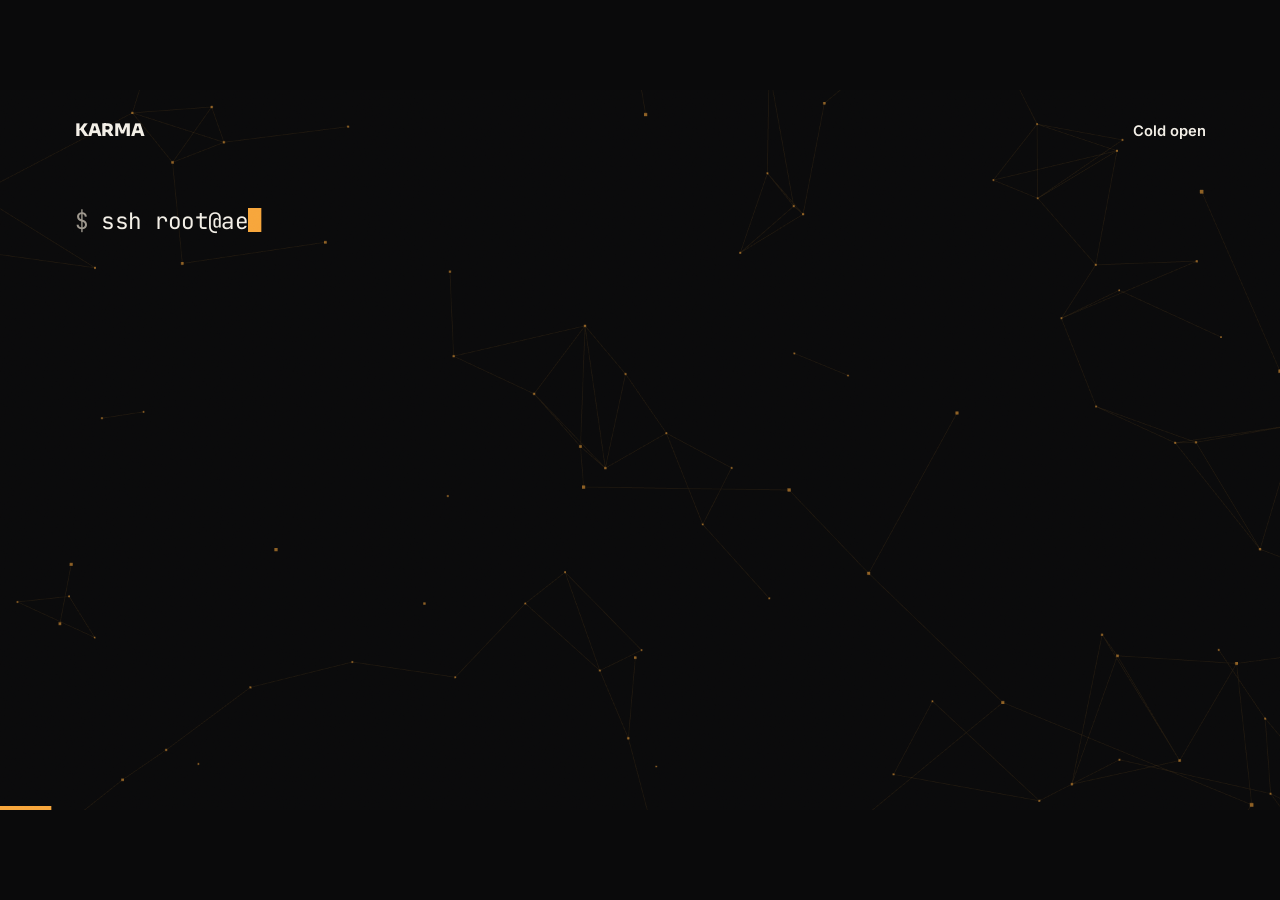
==== commit cc859cd2: "KARMA v1.2: demo tools, offline dashboard, geolocation and full docs Features - Public attacker IPs " ====
--- a/presentation/index.html
+++ b/presentation/index.html
@@ -125,7 +125,7 @@
     <p class="lede shift-lede in">A <b>honeypot</b> is a decoy server that looks more valuable than the real one. Nobody has a reason to touch it, so anyone who does is an intruder.</p>
     <div class="versus">
       <div class="vs-col in"><h3>A firewall</h3><p>waits at the edge</p><p>blocks only what it already knows</p><p>thousands of alerts, most of them noise</p><p>sees nothing once they are inside</p></div>
-      <div class="vs-col vs-trap in"><h3>A honeypot</h3><p>invites the attacker in</p><p>treats any touch as an attack</p><p>zero false positives</p><p>records every move inside</p></div>
+      <div class="vs-col vs-trap in"><h3>A honeypot</h3><p>invites the attacker in</p><p>treats any touch as an attack</p><p>almost no false positives</p><p>records every move inside</p></div>
     </div>
   </section>
 
@@ -193,6 +193,35 @@
     <p class="lede reveal-sub in">In security, karma is an attack that comes back to its sender. KARMA turns your own network into the trap.</p>
   </section>
 
+  <!-- OBJECTIVES -->
+  <section class="slide f-paper" data-chapter="Objectives" data-id="goals">
+    <div class="ledger-head">
+      <h2 class="h2 split">What we set out to build.</h2>
+      <p class="lede in">One laptop that lures an attacker in, watches every move, names the technique and locks them out, live.</p>
+      <p class="note scope in"><b>Out of scope:</b> guarding a real production network, machine-learning detection, and multi-site deployment.</p>
+    </div>
+    <ol class="goals">
+      <li class="in"><span class="gn">01</span><span><b>Lure.</b> Convincing fake services: SSH, web portal, FTP, Telnet and RDP.</span></li>
+      <li class="in"><span class="gn">02</span><span><b>Record.</b> Log every command and request, without anything running on the host.</span></li>
+      <li class="in"><span class="gn">03</span><span><b>Classify.</b> Name each action with MITRE ATT&amp;CK and score its risk from 0 to 100.</span></li>
+      <li class="in"><span class="gn">04</span><span><b>Contain.</b> Quarantine high-risk attackers automatically.</span></li>
+      <li class="in"><span class="gn">05</span><span><b>Explain.</b> A live dashboard, attack map, phone alerts and an AI analyst.</span></li>
+    </ol>
+  </section>
+
+  <!-- EXISTING TOOLS -->
+  <section class="slide f-dark" data-chapter="Existing tools" data-id="compare">
+    <h2 class="h2 split">Others do one part. KARMA does the loop.</h2>
+    <div class="cmp">
+      <div class="cr ch in"><span>Tool</span><span>What it does</span><span>What it leaves to you</span></div>
+      <div class="cr in"><b>Firewall &amp; antivirus</b><span>Blocks traffic and files it already knows are bad</span><span>Blind to a valid, stolen login</span></div>
+      <div class="cr in"><b>Cowrie</b><span>SSH and Telnet honeypot that writes logs</span><span>No dashboard, no MITRE view, no blocking</span></div>
+      <div class="cr in"><b>T-Pot</b><span>Many honeypots with Elastic dashboards</span><span>Needs a Linux server running Docker; no automatic containment</span></div>
+      <div class="cr in"><b>Wazuh</b><span>SIEM that collects logs from agents</span><span>No decoys; an agent on every host</span></div>
+      <div class="cr cr-karma in"><b>KARMA</b><span>Decoys, SIEM, MITRE mapping, auto-quarantine and an AI analyst</span><span>One Python process on one laptop</span></div>
+    </div>
+  </section>
+
   <!-- 10 · LIVE MAP -->
   <section class="slide f-dark" data-chapter="Live attack map" data-id="map">
     <video class="map-vid" id="mapVid" muted loop playsinline preload="auto" poster="assets/video/attack-map.jpg"><source src="assets/video/attack-map.webm" type="video/webm"><source src="assets/video/attack-map.mp4" type="video/mp4"></video>
@@ -228,6 +257,21 @@
     <p class="note type-note">These verdicts come from the same rules KARMA's engine uses.</p>
   </section>
 
+  <!-- ATTACK STORY -->
+  <section class="slide f-paper" data-chapter="The demo story" data-id="story" data-steps="5">
+    <h2 class="h2 flow-h split">Steal the keys. Trip the alarm.</h2>
+    <div class="flow" id="storyFlow">
+      <div class="node on" data-i="0"><div class="lib">Recon</div><div class="job"><code>nmap -sT -sV</code> finds open ports</div><div class="tag">T1046 · logged</div></div>
+      <div class="node" data-i="1"><div class="lib">Web recon</div><div class="job"><code>robots.txt</code> and a forgotten <code>TODO(dev)</code> comment point to the file server</div><div class="tag">T1595 · logged</div></div>
+      <div class="node" data-i="2"><div class="lib">Break-in</div><div class="job"><code>ssh root@… -p 2222</code>, any password, a fake Ubuntu shell</div><div class="tag">every command logged</div></div>
+      <div class="node" data-i="3"><div class="lib">Loot</div><div class="job">downloads <code>deploy.env</code> and the AEGIS Word, Excel and PowerPoint files</div><div class="tag">Decoy file read alert</div></div>
+      <div class="node" data-i="4"><div class="lib">Use the key</div><div class="job">sends the stolen API key or password back to KARMA</div><div class="tag">T1078 · risk 95</div></div>
+      <div class="node" data-i="5"><div class="lib">Contained</div><div class="job">every new attempt is refused</div><div class="tag">BLOCKED</div></div>
+    </div>
+    <p class="say" id="storySay"></p>
+    <p class="note flow-note"><b>Contain</b> mode blocks only high-risk acts. <b>Observe</b> mode never blocks, so the whole story can be rehearsed.</p>
+  </section>
+
   <!-- 12 · FEATURES A -->
   <section class="slide f-dark" data-chapter="Inside KARMA" data-id="featA" data-steps="2">
     <h2 class="h2 feat-h split">One console for the whole hunt.</h2>
@@ -255,6 +299,19 @@
         <img class="fp on" data-i="0" src="assets/shots/f-decoys.jpg" alt="Decoy control">
         <img class="fp" data-i="1" src="assets/shots/f-ai-copilot.jpg" alt="AI SOC copilot">
         <img class="fp" data-i="2" src="assets/shots/f-alerts.jpg" alt="Alerts settings">
+    </div>
+  </section>
+
+  <!-- AROUND IT -->
+  <section class="slide f-dark" data-chapter="Inside KARMA" data-id="around">
+    <h2 class="h2 feat-h split">And everything around it.</h2>
+    <div class="cards">
+      <div class="card in"><h3>Phishing analyzer</h3><p>Drop in a <code>.eml</code> e-mail: headers, links and urgency tricks are scored Legitimate, Suspicious or Malicious.</p></div>
+      <div class="card in"><h3>Decoy documents</h3><p>Macro-enabled AEGIS Word, Excel and PowerPoint files. The download itself raises an alert.</p></div>
+      <div class="card in"><h3>Launcher &amp; tester</h3><p>A desktop control panel picks the decoys; a built-in tester fires sample attacks at them.</p></div>
+      <div class="card in"><h3>One-click <code>.exe</code></h3><p><code>setup.py</code> packs everything with PyInstaller. It runs on any Windows PC without Python.</p></div>
+      <div class="card in"><h3>A real HTTPS name</h3><p><code>karma-honeypot.com</code> on the KARMA PC, with its own trusted local certificate.</p></div>
+      <div class="card in"><h3>Reachable anywhere</h3><p>A built-in tunnel gives the decoys a public address. The attacker installs nothing.</p></div>
     </div>
   </section>
 
@@ -295,6 +352,45 @@
     </div>
   </section>
 
+  <!-- SECURITY OF KARMA -->
+  <section class="slide f-amber" data-chapter="Security of KARMA" data-id="secure">
+    <div class="ledger-head">
+      <h2 class="h2 split">Built to be attacked.</h2>
+      <p class="lede in">A honeypot invites attackers in, so KARMA itself has to be hard to break.</p>
+    </div>
+    <div class="cards two">
+      <div class="card in"><h3>Nothing runs</h3><p>The shell is simulated: no programs, pipes, installs or host files. Sessions end after 15 minutes.</p></div>
+      <div class="card in"><h3>Console stays private</h3><p>The dashboard answers only the KARMA PC, needs a 43-character admin token, and logs out after 8 hours.</p></div>
+      <div class="card in"><h3>Floods are capped</h3><p>10 logins and 600 requests a minute per IP; 64 clients per decoy.</p></div>
+      <div class="card in"><h3>Secrets stay hidden</h3><p>Captured passwords are blanked out of the logs; API keys live in a git-ignored <code>.env</code>.</p></div>
+    </div>
+  </section>
+
+  <!-- TESTING -->
+  <section class="slide f-paper" data-chapter="Testing" data-id="tests">
+    <div class="ledger-head">
+      <h2 class="h2 split">Fourteen tests. All passed.</h2>
+      <p class="lede in">The system test cases from our project report, run against the live platform: every decoy, the detection engine, containment, the dashboard and the AI.</p>
+      <p class="note result in">Automated checks also run on Windows and Linux for every change.</p>
+    </div>
+    <div class="tcs">
+      <div class="tc in"><code>TC-01</code><span>Risk score bands and cap</span><b>PASS</b></div>
+      <div class="tc in"><code>TC-02</code><span>MITRE mapping of six payloads</span><b>PASS</b></div>
+      <div class="tc in"><code>TC-03</code><span>SSH login and fake shell</span><b>PASS</b></div>
+      <div class="tc in"><code>TC-04</code><span>Web injections and probes</span><b>PASS</b></div>
+      <div class="tc in"><code>TC-05</code><span>FTP, Telnet and RDP decoys</span><b>PASS</b></div>
+      <div class="tc in"><code>TC-06</code><span>Honeytoken URL and API traps</span><b>PASS</b></div>
+      <div class="tc in"><code>TC-07</code><span>Auto-quarantine, block, unblock</span><b>PASS</b></div>
+      <div class="tc in"><code>TC-08</code><span>Burst of 25 rapid probes</span><b>PASS</b></div>
+      <div class="tc in"><code>TC-09</code><span>CSV audit: one row per event</span><b>PASS</b></div>
+      <div class="tc in"><code>TC-10</code><span>REST API counts agree</span><b>PASS</b></div>
+      <div class="tc in"><code>TC-11</code><span>Phishing e-mail flagged</span><b>PASS</b></div>
+      <div class="tc in"><code>TC-12</code><span>AI Copilot answer and fallback</span><b>PASS</b></div>
+      <div class="tc in"><code>TC-13</code><span>Dashboard refused from outside</span><b>PASS</b></div>
+      <div class="tc in"><code>TC-14</code><span>Decoy switched off and on</span><b>PASS</b></div>
+    </div>
+  </section>
+
   <!-- 16 · NUMBERS -->
   <section class="slide f-amber" data-chapter="By the numbers" data-id="nums">
     <div class="ledger-head">
@@ -304,9 +400,41 @@
     <div class="ledger">
       <div class="row in"><span class="fig" data-count="5">0</span><span class="cap">decoy services: SSH, web, FTP, Telnet and RDP</span></div>
       <div class="row in"><span class="fig" data-count="6">0</span><span class="cap">MITRE ATT&amp;CK techniques recognised automatically</span></div>
-      <div class="row in"><span class="fig" data-count="41">0</span><span class="cap">automated regression tests, all passing</span></div>
-      <div class="row in"><span class="fig" data-count="0">0</span><span class="cap">attacks that ever reach the real server</span></div>
-    </div>
+      <div class="row in"><span class="fig" data-count="14">0</span><span class="cap">system test cases, all passed</span></div>
+      <div class="row in"><span class="fig" data-count="0">0</span><span class="cap">attacker commands ever run on the host PC</span></div>
+    </div>
+  </section>
+
+  <!-- LIMITATIONS & FUTURE -->
+  <section class="slide f-dark" data-chapter="Limitations and future scope" data-id="limits">
+    <h2 class="h2 split">Where it goes next.</h2>
+    <div class="lim">
+      <div class="lim-col in"><h3>Today</h3>
+        <p>One laptop and one SQLite file, not a distributed SIEM.</p>
+        <p>Rule-based detection; a careful attacker can phrase around it.</p>
+        <p>Geolocation is city-level and approximate; VPNs show the provider.</p>
+        <p>Through the tunnel every attacker appears as 127.0.0.1.</p>
+        <p>Quarantine blocks KARMA's decoys, not the OS firewall.</p>
+        <p>One admin token, no user roles.</p>
+      </div>
+      <div class="lim-col lim-next in"><h3>Future scope</h3>
+        <p><b>Firewall integration:</b> enforce quarantine in Windows Firewall or iptables.</p>
+        <p><b>Distributed sensors</b> on many hosts, reporting to one KARMA server.</p>
+        <p><b>Scalable storage:</b> PostgreSQL or Elasticsearch with retention.</p>
+        <p><b>Richer decoys:</b> bigger fake filesystem, malware capture, SMB, MySQL, Redis.</p>
+        <p><b>Standard exports:</b> Syslog/CEF, STIX 2.1; alerts to Telegram or Slack.</p>
+        <p><b>Smarter analytics:</b> session clustering, anomaly detection, more ATT&amp;CK techniques.</p>
+        <p><b>Local AI model,</b> so no telemetry leaves the organisation.</p>
+        <p><b>Role-based access</b> and a multi-tenant dashboard.</p>
+      </div>
+    </div>
+  </section>
+
+  <!-- CONCLUSION -->
+  <section class="slide f-amber" data-chapter="Conclusion" data-id="conclude">
+    <h2 class="mega split">They came for our data. | We got theirs.</h2>
+    <p class="lede conclude-lede in">KARMA shows that one ordinary laptop can lure, profile and contain an attacker in real time: decoys, SIEM, MITRE mapping and active defence in a single Python process.</p>
+    <p class="note conclude-note in">Every attacker who touches the trap leaves their IP, tools, commands and intent behind.</p>
   </section>
 
   <!-- 17 · THANK YOU -->
@@ -316,7 +444,7 @@
       <figure class="in"><img src="assets/team/Abhijeet_DP.png" alt="Abhijeet Kumar"><figcaption><b>Abhijeet Kumar</b>Core architect &amp; lead developer</figcaption></figure>
       <figure class="in"><img src="assets/team/Kanaka_C_DP.png" alt="Kanaka C"><figcaption><b>Kanaka C</b>Security analyst &amp; frontend</figcaption></figure>
       <figure class="in"><img src="assets/team/Raghu_TV_DP.png" alt="Raghunandan T V"><figcaption><b>Raghunandan T V</b>Backend</figcaption></figure>
-      <figure class="in"><img src="assets/team/Sanjay_DP.png" alt="Sanjay Kashyap"><figcaption><b>Sanjay Kashyap</b>Team</figcaption></figure>
+      <figure class="in"><img src="assets/team/Sanjay_DP.png" alt="Sanjay Kashyap"><figcaption><b>Sanjay Kashyap</b>Security QA &amp; penetration testing</figcaption></figure>
       <figure class="in guide"><img src="assets/team/Subhash_JR_DP.png" alt="Mr. Subhash J R"><figcaption><b>Mr. Subhash J R</b>Project guide</figcaption></figure>
     </div>
     <p class="note in">The honeypot is still running. Ask us anything.</p>
--- a/presentation/styles.css
+++ b/presentation/styles.css
@@ -272,4 +272,64 @@
 .team figcaption b{display:block;font:700 28px/1.2 Sora,sans-serif;color:var(--ink);letter-spacing:-.02em}
 #end .note{position:absolute;left:var(--m);bottom:70px}
 
+/* objectives */
+.ledger-head .scope,.ledger-head .result{margin-top:34px;font-size:24px;line-height:1.4;max-width:760px}
+.goals{position:absolute;right:var(--m);top:200px;width:860px;list-style:none;display:flex;flex-direction:column;gap:30px}
+.goals li{display:grid;grid-template-columns:110px 1fr;align-items:baseline;font-size:30px;line-height:1.35}
+.goals .gn{font:800 64px/1 Sora,sans-serif;letter-spacing:-.04em;color:#b5ad9f}
+.goals b{font:700 30px Sora,sans-serif;letter-spacing:-.02em}
+
+/* existing tools */
+.cmp{position:absolute;left:var(--m);right:var(--m);top:400px;display:flex;flex-direction:column;gap:8px}
+.cr{display:grid;grid-template-columns:360px 1fr 1fr;gap:40px;padding:24px 36px;background:var(--raise);border-radius:6px;font-size:26px;line-height:1.3;align-items:baseline}
+.cr b{font:700 32px/1.1 Sora,sans-serif;letter-spacing:-.02em}
+.cr span{color:var(--soft)}
+.cr.ch{background:transparent;padding-top:0;padding-bottom:4px;font-size:20px}
+.cr.ch span{color:var(--soft)}
+.cr-karma{background:var(--amber);color:var(--amber-ink)}
+.cr-karma span{color:var(--amber-ink)}
+
+/* attack story: reuses the flow nodes */
+.node .tag{margin-top:18px;font:700 20px/1.2 Mono,monospace;color:#a33}
+.node.on .tag{color:var(--red)}
+
+/* cards */
+.cards{position:absolute;left:var(--m);right:var(--m);top:360px;display:grid;grid-template-columns:repeat(3,1fr);gap:24px}
+.card{background:var(--raise);border-radius:8px;padding:34px 36px}
+.card h3{font:700 38px/1.05 Sora,sans-serif;letter-spacing:-.03em;color:var(--amber)}
+.card p{font-size:24px;line-height:1.4;margin-top:14px}
+.cards.two{left:auto;right:var(--m);top:200px;width:860px;height:700px;grid-template-columns:1fr 1fr;grid-auto-rows:1fr;gap:28px}
+#secure .ledger-head{width:760px}
+.cards.two .card{padding:40px 38px}
+.cards.two .card h3{font-size:42px}
+.cards.two .card p{font-size:27px;margin-top:20px}
+.f-amber .card{background:var(--amber-ink)}
+.f-amber .card p{color:var(--ink)}
+
+/* testing */
+.checks{position:absolute;right:var(--m);top:210px;width:860px;display:grid;grid-template-columns:1fr 1fr;gap:64px 44px}
+#tests .ledger-head{width:780px}
+.checks h3{font:700 38px/1.05 Sora,sans-serif;letter-spacing:-.03em}
+.checks p{font-size:25px;line-height:1.4;margin-top:12px;color:var(--paper-soft)}
+
+/* limits */
+.lim{position:absolute;left:var(--m);right:var(--m);top:340px;display:grid;grid-template-columns:1fr 1fr;gap:28px}
+.lim-col{background:var(--raise);border-radius:8px;padding:34px 40px}
+.lim-col h3{font:800 46px/1 Sora,sans-serif;letter-spacing:-.03em;margin-bottom:14px;color:var(--soft)}
+.lim-col p{font-size:25px;line-height:1.3;padding:11px 0;border-top:1px solid #2a2a2e}
+.lim{top:300px}
+.lim-col b{font-weight:600;color:var(--ink)}
+.lim-next h3{color:var(--amber)}
+
+/* conclusion */
+#conclude .mega{font-size:150px;max-width:1700px}
+.conclude-lede{margin-top:60px;font-size:34px;max-width:1300px}
+.conclude-note{position:absolute;left:var(--m);bottom:96px;font-size:26px}
+
+/* testing: the 14 system test cases */
+.tcs{position:absolute;right:var(--m);top:200px;width:880px;display:grid;grid-template-columns:1fr 1fr;gap:12px 20px}
+.tc{display:grid;grid-template-columns:96px 1fr auto;align-items:center;gap:14px;background:#ddd6c9;border-radius:6px;padding:16px 20px;font-size:22px;line-height:1.25}
+.tc code{font:700 20px Mono,monospace;color:var(--paper-soft)}
+.tc b{font:700 16px Mono,monospace;color:#1d6b35;letter-spacing:.06em}
+
 @media (prefers-reduced-motion:reduce){.grain{animation:none}.decoy-glow{animation:none}.term .cur{animation:none}}
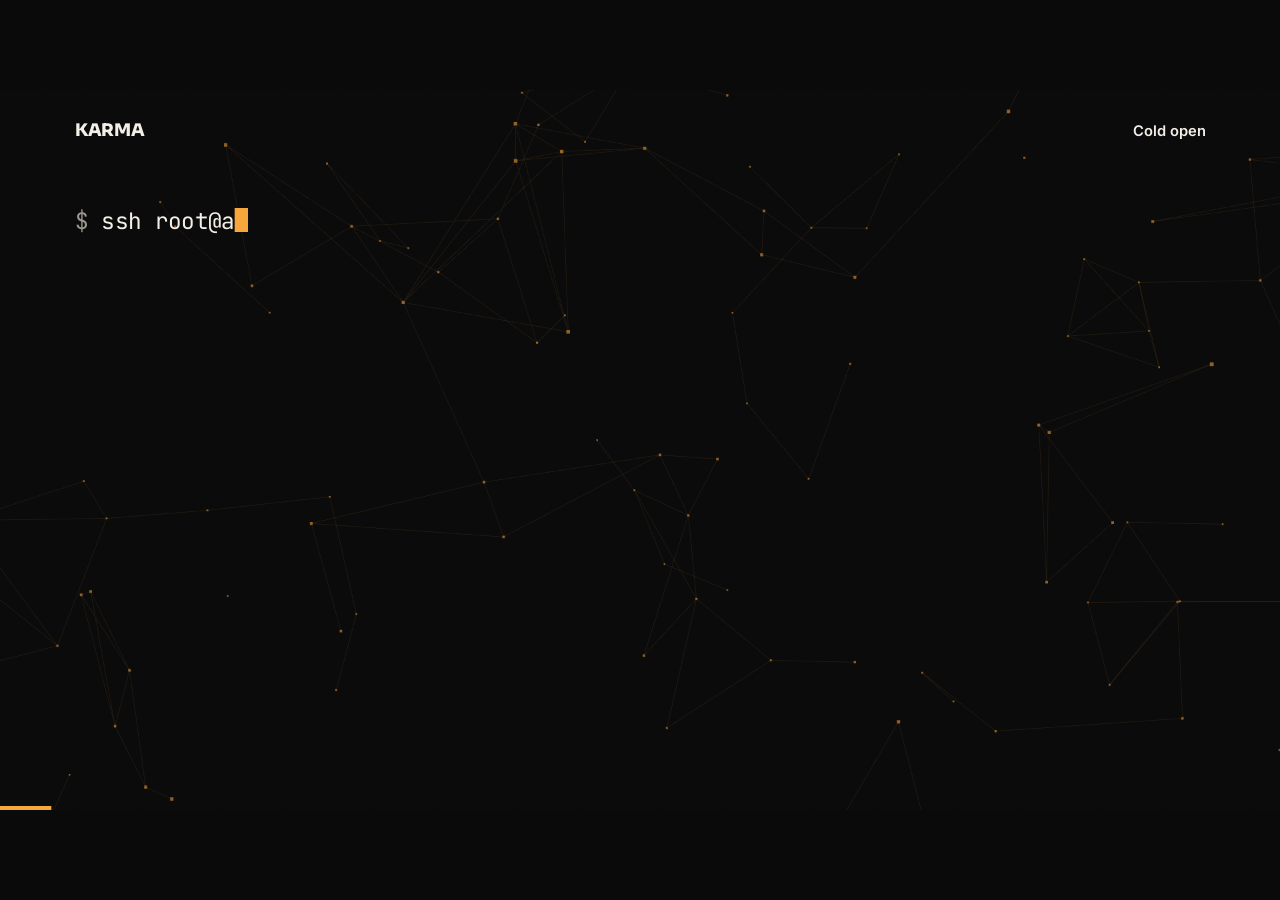
==== commit 3206b1ad: "Update presentation and add slide screenshots Co-Authored-By: Claude Opus 5.5 <noreply@anthropic.com" ====
--- a/presentation/index.html
+++ b/presentation/index.html
@@ -12,7 +12,7 @@
   <canvas id="net" aria-hidden="true"></canvas>
 
   <header class="chrome" id="chrome">
-    <span class="wordmark">KARMA</span>
+    <span class="wordmark" id="home" title="Back to the first slide (Home)">KARMA</span>
     <span class="chapter" id="chapter">Cold open</span>
   </header>
 
@@ -78,7 +78,7 @@
         <span class="nm" data-i="1">Tata Technologies,</span>
         <span class="nm" data-i="2">and 29 lakh more.</span>
       </h2>
-      <p class="note in">It is not somewhere else. It is the same week, the same country.</p>
+      <p class="note in">It is not somewhere else. It is here, in the same country.</p>
     </div>
     <div class="evidence">
       <div class="pile">
@@ -254,7 +254,7 @@
       <button data-ex="' OR 1=1 --">' OR 1=1 --</button>
       <button data-ex="/.env">/.env</button>
     </div>
-    <p class="note type-note">These verdicts come from the same rules KARMA's engine uses.</p>
+    <p class="note type-note">These verdicts come from the same rules KARMA's engine uses. Web payloads are scored as a path or a login-form entry.</p>
   </section>
 
   <!-- ATTACK STORY -->
@@ -359,7 +359,7 @@
       <p class="lede in">A honeypot invites attackers in, so KARMA itself has to be hard to break.</p>
     </div>
     <div class="cards two">
-      <div class="card in"><h3>Nothing runs</h3><p>The shell is simulated: no programs, pipes, installs or host files. Sessions end after 15 minutes.</p></div>
+      <div class="card in"><h3>Nothing runs</h3><p>The shell is simulated: no programs, pipes, installs or host files. Sessions end after 30 minutes, or 10 minutes idle.</p></div>
       <div class="card in"><h3>Console stays private</h3><p>The dashboard answers only the KARMA PC, needs a 43-character admin token, and logs out after 8 hours.</p></div>
       <div class="card in"><h3>Floods are capped</h3><p>10 logins and 600 requests a minute per IP; 64 clients per decoy.</p></div>
       <div class="card in"><h3>Secrets stay hidden</h3><p>Captured passwords are blanked out of the logs; API keys live in a git-ignored <code>.env</code>.</p></div>
@@ -414,11 +414,11 @@
         <p>Rule-based detection; a careful attacker can phrase around it.</p>
         <p>Geolocation is city-level and approximate; VPNs show the provider.</p>
         <p>Through the tunnel every attacker appears as 127.0.0.1.</p>
-        <p>Quarantine blocks KARMA's decoys, not the OS firewall.</p>
+        <p>OS firewall blocking is optional, off by default, and needs Administrator rights.</p>
         <p>One admin token, no user roles.</p>
       </div>
       <div class="lim-col lim-next in"><h3>Future scope</h3>
-        <p><b>Firewall integration:</b> enforce quarantine in Windows Firewall or iptables.</p>
+        <p><b>Firewall hardening:</b> on by default, with rules that survive a restart.</p>
         <p><b>Distributed sensors</b> on many hosts, reporting to one KARMA server.</p>
         <p><b>Scalable storage:</b> PostgreSQL or Elasticsearch with retention.</p>
         <p><b>Richer decoys:</b> bigger fake filesystem, malware capture, SMB, MySQL, Redis.</p>
--- a/presentation/styles.css
+++ b/presentation/styles.css
@@ -35,7 +35,7 @@
 /* chrome: takes the ink of the chapter beneath it */
 .chrome{position:absolute;z-index:20;left:var(--m);right:var(--m);top:48px;display:flex;justify-content:space-between;align-items:baseline;
   font:600 22px/1 Inter,sans-serif;color:var(--ink);transition:color .3s}
-.chrome .wordmark{font:800 26px/1 Sora,sans-serif;letter-spacing:-.02em}
+.chrome .wordmark{cursor:pointer;font:800 26px/1 Sora,sans-serif;letter-spacing:-.02em}
 .chrome.dark{color:var(--paper-ink)}
 .progress{position:absolute;z-index:20;left:0;right:0;bottom:0;height:6px}
 .progress span{display:block;height:100%;width:0;background:var(--amber);transition:width .6s var(--ease)}
@@ -199,6 +199,7 @@
 .seen{background:#000;border-radius:6px;padding:28px 36px}
 .seen-k{font-size:20px;color:var(--soft);margin-bottom:14px}
 .seen pre{font:400 26px/1.5 Mono,monospace;color:#7ee08a;white-space:pre-wrap;word-break:break-all}
+.seen pre.long{font-size:19px;white-space:pre}  /* ls -l rows are 66 columns wide */
 .verdict{display:flex;flex-direction:column;background:var(--raise);border-radius:6px;overflow:hidden}
 .v-row{padding:16px 32px;display:grid;grid-template-columns:200px 1fr;align-items:center;gap:20px}
 .v-row:nth-child(even){background:#1b1b1e}
@@ -252,16 +253,16 @@
 .ln h3{font:700 52px/1 Sora,sans-serif;color:var(--amber);letter-spacing:-.03em}
 .ln p{font-size:31px;line-height:1.4;margin-top:20px}
 .plates{position:absolute;right:230px;top:470px;width:640px;height:400px;perspective:2400px}
-.plate{position:absolute;left:0;top:0;width:560px;height:340px;border-radius:14px;background:#1e1e21;
+.plate{position:absolute;left:0;top:0;width:560px;height:340px;border-radius:14px;background:#1e1e21;border:2px solid #3b3b41;
   transform:rotateX(58deg) rotateZ(-38deg) translateZ(calc(var(--z)*1px));transition:background .35s,transform .7s var(--ease)}
-.plate span{position:absolute;left:40px;bottom:34px;font:800 56px/1 Sora,sans-serif;letter-spacing:-.03em;color:#4a4740}
-.plate.on{background:var(--amber)}
+.plate span{position:absolute;left:40px;bottom:34px;font:800 56px/1 Sora,sans-serif;letter-spacing:-.03em;color:var(--soft)}
+.plate.on{background:var(--amber);border-color:var(--amber)}
 .plate.on span{color:var(--amber-ink)}
-.plate[data-i="0"]{--z:320;top:0}
-.plate[data-i="1"]{--z:240;top:0}
-.plate[data-i="2"]{--z:160;top:0}
-.plate[data-i="3"]{--z:80;top:0}
-.plate[data-i="4"]{--z:0;top:0}
+.plate[data-i="0"]{--z:320;top:0;z-index:5}
+.plate[data-i="1"]{--z:240;top:0;z-index:4}
+.plate[data-i="2"]{--z:160;top:0;z-index:3}
+.plate[data-i="3"]{--z:80;top:0;z-index:2}
+.plate[data-i="4"]{--z:0;top:0;z-index:1}
 
 /* 17 · team */
 #end .mega{font-size:150px}
